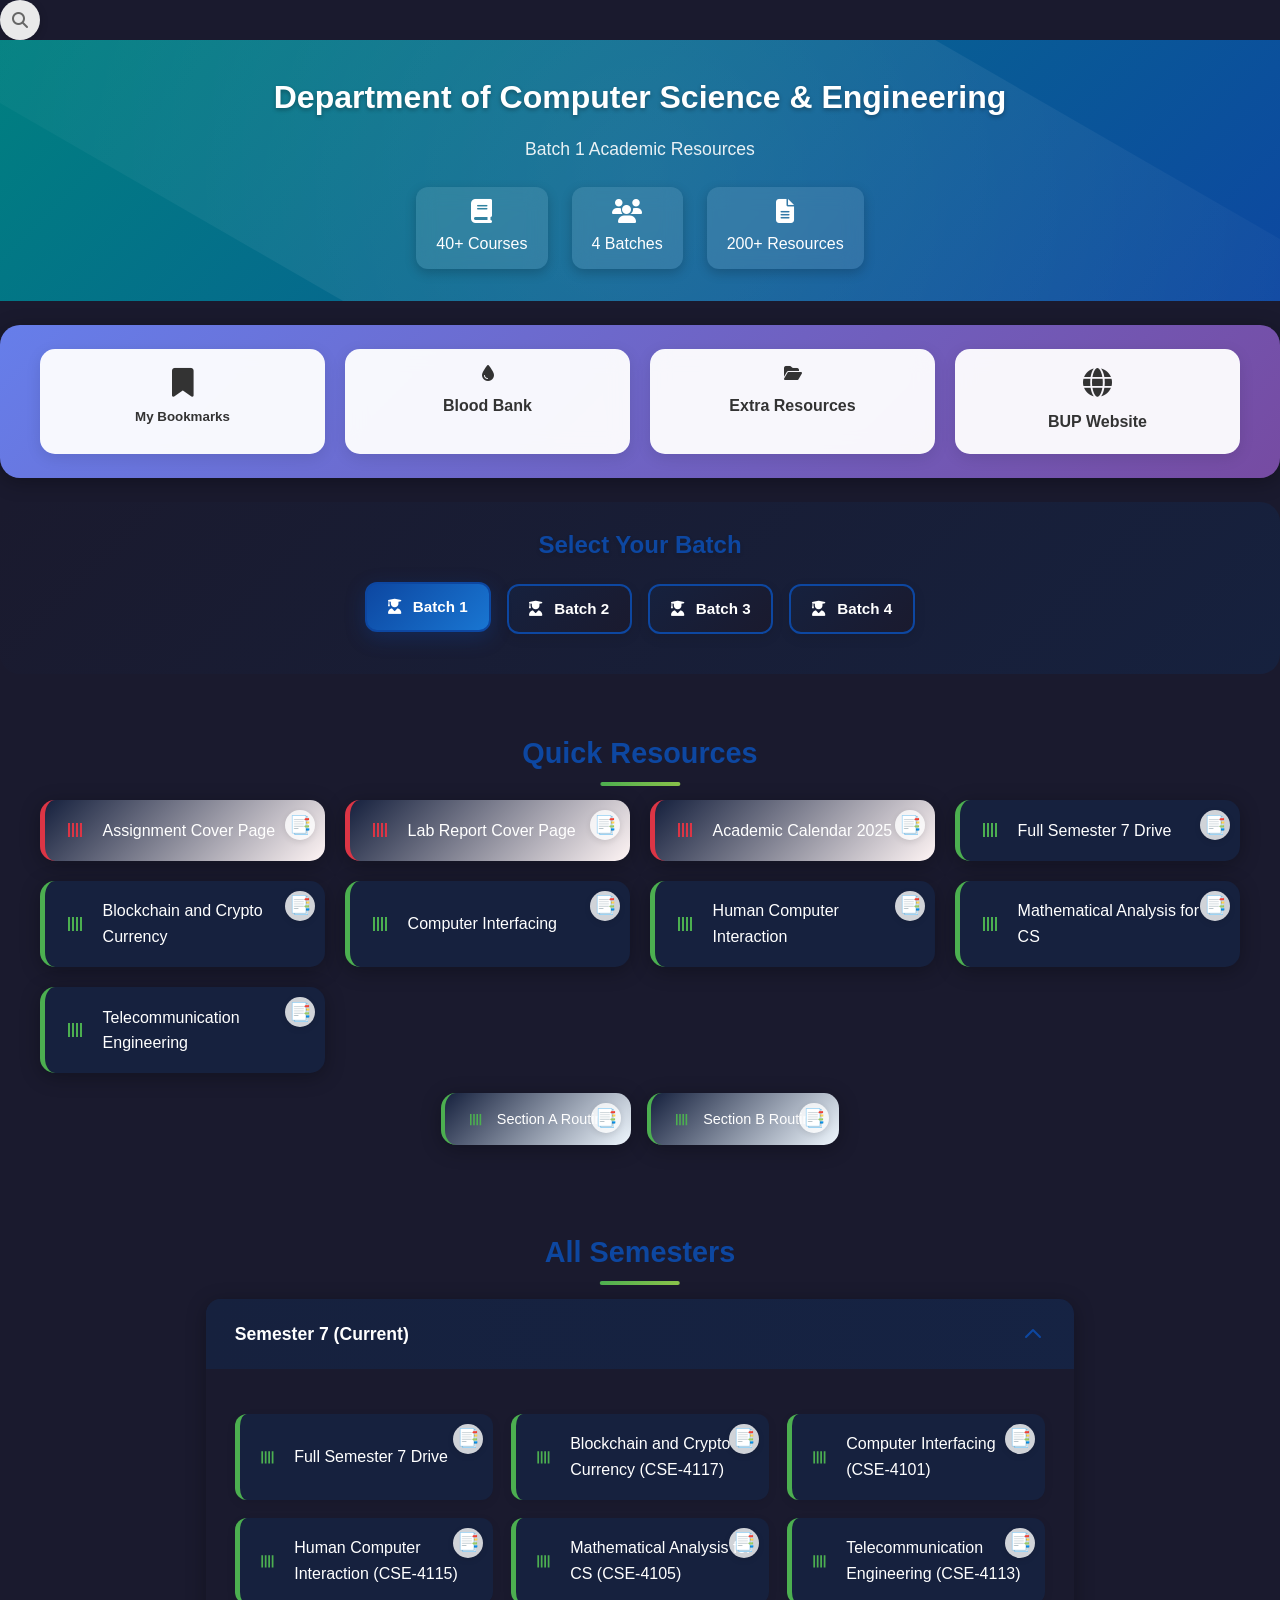
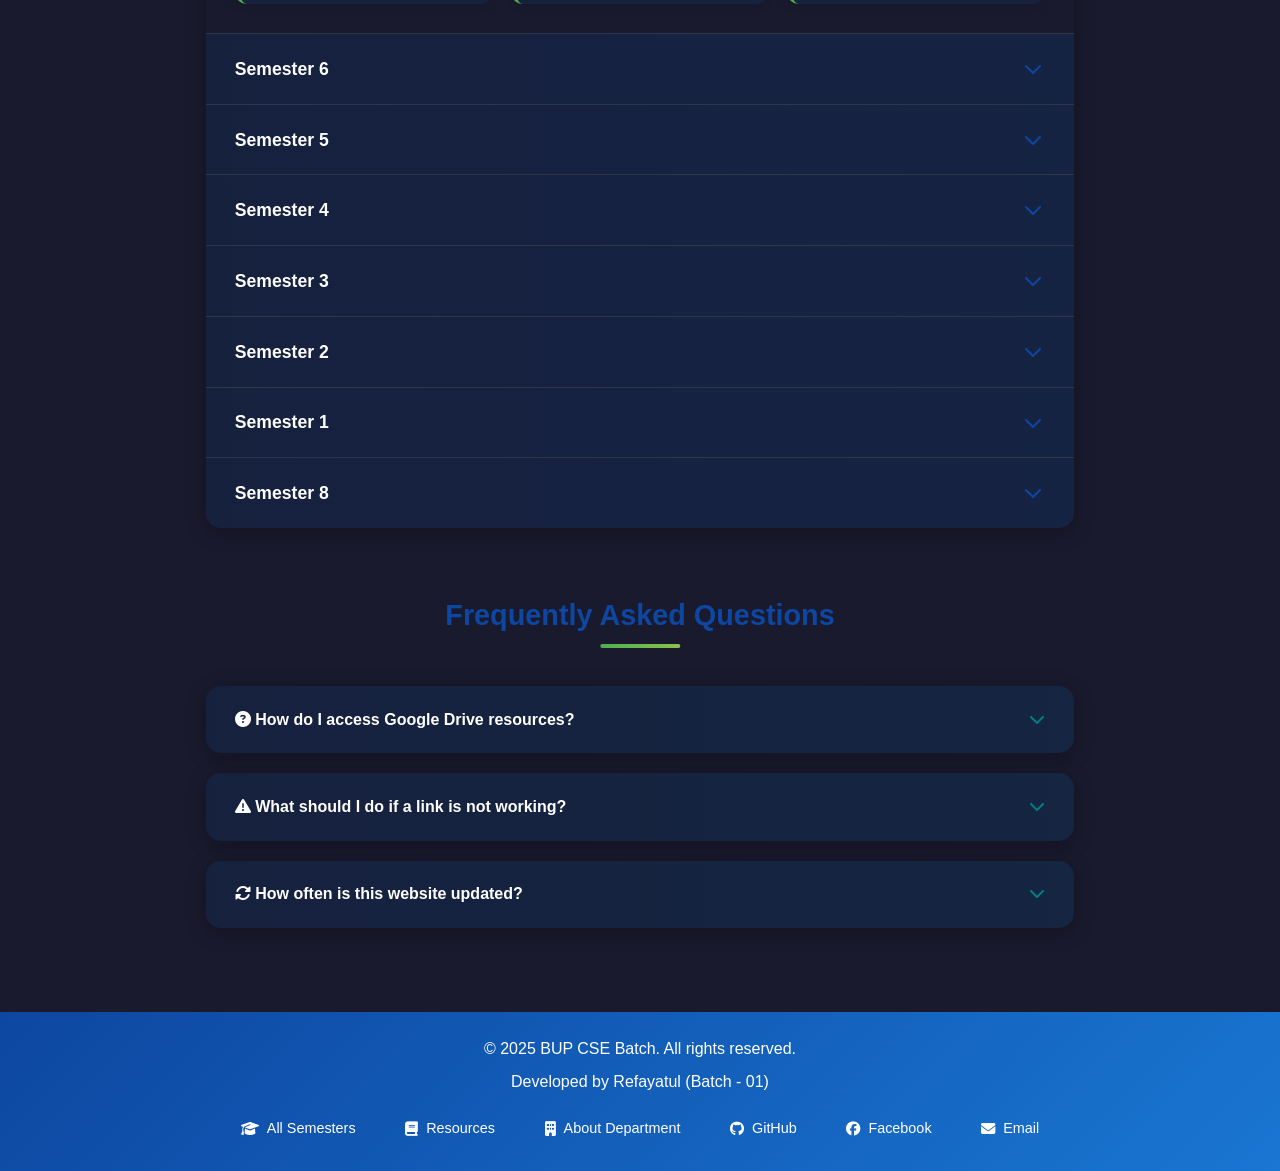
==== index.html @ de06884f "refactor: update subject names in subjects.json for consistency - Removed course codes from Semester" ====
<!DOCTYPE html>
<html lang="en">

<head>
    <meta charset="UTF-8">
    <meta name="viewport" content="width=device-width, initial-scale=1.0">
    <title>BUP CSE</title>
    <link rel="icon" href="assets/images/logo/BUP_Logopng.png" type="image/png">
    <link rel="stylesheet" href="css/style.css">
    <!-- Manifest for PWA -->
    <link rel="manifest" href="data/manifest.json">
    <!-- Font Awesome for better icons -->
    <link rel="stylesheet" href="https://cdnjs.cloudflare.com/ajax/libs/font-awesome/6.4.0/css/all.min.css">
</head>

<body data-theme="dark">
    <!-- Header --t
    <header>
        <div class="nav-container">
            <div class="logo">
                <img src="assets/images/logo/BUP_Logopng.png" alt="BUP Logo" id="siteLogo">
                <span>CSE</span>
                <span class="batch-indicator" id="currentBatch">Batch 1</span>
            </div>

            <!-- Mobile Menu -->
            <div class="mobile-menu" id="mobileMenu">
                <a href="#all-semesters"><i class="fas fa-graduation-cap"></i> Semesters</a>
                <a href="https://drive.google.com/drive/folders/1rtMMO0iTKQCMBesbmRIVS3COeyEbfsPv?usp=sharing"
                    target="_blank"><i class="fas fa-folder-open"></i> Get More Resources</a>
                <a href="https://bup.edu.bd/department_home/8" target="_blank"><i class="fas fa-building"></i>
                    Department</a>
                <a href="https://bupbloodbank.xyz/" target="_blank"><i class="fas fa-tint"></i> Blood Bank</a>
            </div>

            <!-- Mobile Nav Links in Navbar -->
            <div class="mobile-nav-links">
                <a href="https://drive.google.com/drive/folders/1rtMMO0iTKQCMBesbmRIVS3COeyEbfsPv?usp=sharing"
                    target="_blank">
                    <i class="fas fa-folder-open"></i>Extra Resources
                </a>
                <a href="https://bupbloodbank.xyz/" target="_blank">
                    <i class="fas fa-tint"></i> Blood Bank
                </a>
            </div>

            <!-- Enhanced Navbar Controls -->
            <div class="navbar-controls">
                <div class="search-container-nav">
                    <div class="search-wrapper-nav">
                        <i class="fas fa-search search-icon-nav"></i>
                        <input type="text" id="resourceSearchNav" placeholder="Search...">
                        <button id="clearSearchNav" class="clear-search-nav">
                            <i class="fas fa-times"></i>
                        </button>
                    </div>
                    <div id="searchResultsNav" class="search-results-nav"></div>
                </div>
                <!-- <button id="darkModeToggle" class="dark-mode-toggle-navbar">
                <i class="fas fa-sun"></i>
            </button> -->
                <div class="hamburger" id="hamburger" onclick="toggleMenu()">
                    <div></div>
                    <div></div>
                    <div></div>
                </div>
            </div>
        </div>
    </header>

    <!-- Mobile Quick Actions (Updated order, removed Browse Courses) -->
    <section class="mobile-quick-actions">
        <div class="mobile-action-grid">
            <button class="mobile-action-btn" id="showBookmarksMobile">
                <i class="fas fa-bookmark"></i>
                <span>My Bookmarks</span>
            </button>
            <a href="https://drive.google.com/drive/u/1/folders/1rtMMO0iTKQCMBesbmRIVS3COeyEbfsPv"
                class="mobile-action-btn" target="_blank">
                <i class="fas fa-folder-open"></i>
                <span>Extra Resources</span>
            </a>
            <a href="https://bupbloodbank.xyz/"
                class="mobile-action-btn" target="_blank">
                <i class="fas fa-tint"></i>
                <span>Blood Bank</span>
            </a>
            <a href="https://bup.edu.bd" class="mobile-action-btn" target="_blank">
                <i class="fas fa-globe"></i>
                <span>BUP Website</span>
            </a>
            <!-- <a href="mailto:cse@bup.edu.bd" class="mobile-action-btn">
                <i class="fas fa-envelope"></i>
                <span>Contact Dept</span>
            </a> -->
        </div>
    </section>

    <section class="hero desktop-only">
        <div class="hero-content">
            <h1>Department of Computer Science & Engineering</h1>
            <p id="heroBatchText">Batch 1 Academic Resources</p>
            <div class="hero-stats">
                <div class="stat-item">
                    <i class="fas fa-book"></i>
                    <span>40+ Courses</span>
                </div>
                <div class="stat-item">
                    <i class="fas fa-users"></i>
                    <span>4 Batches</span>
                </div>
                <div class="stat-item">
                    <i class="fas fa-file-alt"></i>
                    <span>200+ Resources</span>
                </div>
            </div>
        </div>
    </section>

    <!-- Quick Actions Dashboard (Desktop Only - Updated order, removed Browse Courses) -->
    <section class="quick-actions desktop-only">
        <div class="action-grid">
            <button class="action-btn" id="showBookmarks">
                <i class="fas fa-bookmark"></i>
                <span>My Bookmarks</span>
            </button>
            <a href="https://bupbloodbank.xyz/" class="mobile-action-btn" target="_blank">
                <i class="fas fa-tint"></i> Blood Bank
            </a>
            <a href="https://drive.google.com/drive/u/1/folders/1rtMMO0iTKQCMBesbmRIVS3COeyEbfsPv"
                class="mobile-action-btn" target="_blank">
                <i class="fas fa-folder-open"></i>
                <span>Extra Resources</span>
            </a>
            <a href="https://bup.edu.bd" class="action-btn" target="_blank">
                <i class="fas fa-globe"></i>
                <span>BUP Website</span>
            </a>
            <!-- <a href="mailto:cse@bup.edu.bd" class="action-btn">
                <i class="fas fa-envelope"></i>
                <span>Contact Dept</span>
            </a> -->
        </div>
    </section>

    <!-- Batch Selection Section -->
    <section class="batch-selection-container">
        <h2 class="batch-selection-title">Select Your Batch</h2>
        <div class="batch-selector" id="batchSelector">
            <button class="batch-select-btn" data-batch="1">
                <i class="fas fa-user-graduate"></i> Batch 1
            </button>
            <button class="batch-select-btn" data-batch="2">
                <i class="fas fa-user-graduate"></i> Batch 2
            </button>
            <button class="batch-select-btn" data-batch="3">
                <i class="fas fa-user-graduate"></i> Batch 3
            </button>
            <button class="batch-select-btn" data-batch="4">
                <i class="fas fa-user-graduate"></i> Batch 4
            </button>
        </div>
    </section>

    <!-- Quick Resources -->
    <section class="resources-section" id="resources">
        <h2 class="section-title">Quick Resources</h2>
        <div class="resource-grid" id="resourceGrid">
            <!-- Resources will be populated by JavaScript -->
        </div>
    </section>

    <!-- Semester Accordion -->
    <section class="semesters-section" id="all-semesters">
        <h2 class="section-title">All Semesters</h2>
        <div class="accordion" id="semesterAccordion">
            <!-- Accordion items will be populated by JavaScript -->
        </div>
    </section>

    <!-- FAQ Section -->
    <section class="faq-section">
        <h2 class="section-title">Frequently Asked Questions</h2>
        <div class="faq-container">
            <div class="faq-item">
                <div class="faq-question" onclick="toggleFAQ(this)">
                    <span><i class="fas fa-question-circle"></i> How do I access Google Drive resources?</span>
                    <span class="faq-arrow"><i class="fas fa-chevron-down"></i></span>
                </div>
                <div class="faq-answer">
                    <p>Make sure you're logged into your Google account before clicking on any Drive links.</p>
                </div>
            </div>
            <div class="faq-item">
                <div class="faq-question" onclick="toggleFAQ(this)">
                    <span><i class="fas fa-exclamation-triangle"></i> What should I do if a link is not working?</span>
                    <span class="faq-arrow"><i class="fas fa-chevron-down"></i></span>
                </div>
                <div class="faq-answer">
                    <p>If any resource link is broken, please report it using the Feedback button. You can also check
                        the main Google Drive folder for the most up-to-date resources.</p>
                </div>
            </div>
            <div class="faq-item">
                <div class="faq-question" onclick="toggleFAQ(this)">
                    <span><i class="fas fa-sync-alt"></i> How often is this website updated?</span>
                    <span class="faq-arrow"><i class="fas fa-chevron-down"></i></span>
                </div>
                <div class="faq-answer">
                    <p>This website is updated every 2/3 months with new resources. Contact the dev for the latest
                        materials.</p>
                </div>
            </div>
        </div>
    </section>

    <footer>
        <div class="container mx-auto">
            <p>&copy; 2025 BUP CSE Batch. All rights reserved.</p>
            <p class="mt-1">Developed by Refayatul (Batch - 01)</p>
            <div class="footer-links">
                <a href="#all-semesters"><i class="fas fa-graduation-cap"></i> All Semesters</a>
                <a href="#resources"><i class="fas fa-book"></i> Resources</a>
                <a href="https://bup.edu.bd/department_home/8" target="_blank"><i class="fas fa-building"></i> About
                    Department</a>
                <a href="https://github.com/Refayatul/" target="_blank"><i class="fab fa-github"></i> GitHub</a>
                <a href="https://www.facebook.com/refayatul" target="_blank"><i class="fab fa-facebook"></i>
                    Facebook</a>
                <a href="mailto:refayatul7@gmail.com"><i class="fas fa-envelope"></i> Email</a>
            </div>
        </div>
    </footer>

    <!-- Modals -->
    <div id="courseListModal" class="modal">
        <div class="modal-content-large">
            <span class="close-btn" id="closeCourseListModal">&times;</span>
            <h2><i class="fas fa-list"></i> Course List</h2>
            <div id="courseListContent" class="course-list-container">
            </div>
        </div>
    </div>

    <div id="bookmarksModal" class="modal">
        <div class="modal-content">
            <span class="close-btn" id="closeBookmarksModal">&times;</span>
            <h2><i class="fas fa-bookmark"></i> My Bookmarked Resources</h2>
            <div id="bookmarksList" class="bookmarks-list">
                <p>No bookmarks yet. Click the bookmark icon on any resource to save it here.</p>
            </div>
        </div>
    </div>

    <script src="js/script.js"></script>
    <!-- Service Worker Registration -->
    <script>
        if ('serviceWorker' in navigator) {
            window.addEventListener('load', function () {
                navigator.serviceWorker.register('/js/sw.js')
                    .then(function (registration) {
                        console.log('SW registered: ', registration);
                    })
                    .catch(function (registrationError) {
                        console.log('SW registration failed: ', registrationError);
                    });
            });
        }
    </script>
</body>

</html>
---- css/style.css ----
:root {
    --primary-color: #0D47A1;
    --primary-gradient: linear-gradient(135deg, #0D47A1 0%, #1976D2 100%);
    --secondary-color: #008080;
    --secondary-gradient: linear-gradient(135deg, #008080 0%, #00BFA5 100%);
    --accent-color: #4CAF50;
    --accent-gradient: linear-gradient(135deg, #4CAF50 0%, #8BC34A 100%);
    --yellow: #FFC107;
    --yellow-gradient: linear-gradient(135deg, #FFC107 0%, #FF9800 100%);
    --dark-bg: rgba(0, 0, 0, 0.5);
    --light-bg: #f8f9fa;
    --card-bg: #ffffff;
    --text-color: #333333;
    --border-color: #e9ecef;
    --shadow: 0 4px 15px rgba(0, 0, 0, 0.1);
    --transition: all 0.3s cubic-bezier(0.4, 0, 0.2, 1);
}

/* Dark Mode Variables */
[data-theme="dark"] {
    --light-bg: #1a1a2e;
    --card-bg: #16213e;
    --text-color: #ffffff;
    --border-color: #2d3748;
    --shadow: 0 4px 20px rgba(0, 0, 0, 0.3);
}

* {
    box-sizing: border-box;
    margin: 0;
    padding: 0;
}

body {
    font-family: 'Segoe UI', Tahoma, Geneva, Verdana, sans-serif;
    line-height: 1.6;
    background: var(--light-bg);
    color: var(--text-color);
    overflow-x: hidden;
    transition: var(--transition);
}

/* Header */
header {
    background: var(--primary-gradient);
    color: white;
    position: sticky;
    top: 0;
    z-index: 1000;
    box-shadow: var(--shadow);
    animation: slideDown 0.6s ease-out;
}

@keyframes slideDown {
    from {
        transform: translateY(-100%);
        opacity: 0;
    }

    to {
        transform: translateY(0);
        opacity: 1;
    }
}

.nav-container {
    max-width: 1200px;
    margin: 0 auto;
    padding: 0.75rem 1rem;
    display: flex;
    justify-content: space-between;
    align-items: center;
    flex-wrap: wrap;
    gap: 1rem;
}

.logo {
    display: flex;
    align-items: center;
    gap: 0.75rem;
    animation: fadeIn 1s ease-out;
    min-width: 150px;
}

#siteLogo {
    height: 45px;
    width: auto;
    transition: var(--transition);
    filter: drop-shadow(0 2px 4px rgba(0, 0, 0, 0.2));
}

.logo span {
    font-weight: 600;
    font-size: 1.4rem;
    letter-spacing: 0.5px;
}

.batch-indicator {
    background: rgba(255, 255, 255, 0.2);
    padding: 0.3rem 0.8rem;
    border-radius: 20px;
    font-size: 0.9rem;
    margin-left: 0.75rem;
    backdrop-filter: blur(10px);
    animation: pulse 2s infinite;
}

@keyframes pulse {
    0% {
        transform: scale(1);
    }

    50% {
        transform: scale(1.05);
    }

    100% {
        transform: scale(1);
    }
}

/* Search in Navbar */
.search-container-nav {
    position: relative;
    width: 40px;
    transition: width 0.3s ease;
}

.search-container-nav.active {
    width: 200px;
}

.search-wrapper-nav {
    position: relative;
    display: flex;
    align-items: center;
    background: rgba(255, 255, 255, 0.9);
    border-radius: 30px;
    box-shadow: 0 2px 8px rgba(0, 0, 0, 0.2);
    transition: var(--transition);
    height: 40px;
}

.search-wrapper-nav:hover {
    transform: translateY(-2px);
    box-shadow: 0 4px 12px rgba(0, 0, 0, 0.3);
}

.search-icon-nav {
    position: absolute;
    left: 12px;
    color: #666;
    font-size: 16px;
    cursor: pointer;
    z-index: 2;
}

#resourceSearchNav {
    width: 100%;
    padding: 10px 35px 10px 35px;
    border: none;
    border-radius: 30px;
    font-size: 14px;
    background: transparent;
    color: #333;
    transition: var(--transition);
    opacity: 0;
    visibility: hidden;
}

.search-container-nav.active #resourceSearchNav {
    opacity: 1;
    visibility: visible;
}

#resourceSearchNav:focus {
    outline: none;
    box-shadow: 0 0 0 2px rgba(13, 71, 161, 0.3);
}

.clear-search-nav {
    position: absolute;
    right: 10px;
    background: none;
    border: none;
    font-size: 16px;
    cursor: pointer;
    color: #999;
    width: 24px;
    height: 24px;
    border-radius: 50%;
    display: flex;
    align-items: center;
    justify-content: center;
    transition: var(--transition);
    opacity: 0;
    visibility: hidden;
}

.search-container-nav.active .clear-search-nav {
    opacity: 1;
    visibility: visible;
}

.clear-search-nav:hover {
    background: #f0f0f0;
    color: #666;
    transform: rotate(90deg);
}

.search-results-nav {
    position: absolute;
    top: 100%;
    left: 0;
    right: 0;
    margin-top: 5px;
    background: var(--card-bg);
    border-radius: 12px;
    box-shadow: var(--shadow);
    max-height: 300px;
    overflow-y: auto;
    display: none;
    animation: slideDown 0.3s ease-out;
    border: 1px solid var(--border-color);
    z-index: 100;
}

.search-result-item-nav {
    padding: 12px 20px;
    border-bottom: 1px solid var(--border-color);
    cursor: pointer;
    transition: var(--transition);
    display: flex;
    align-items: center;
    gap: 0.75rem;
}

.search-result-item-nav:hover {
    background: linear-gradient(90deg, rgba(13, 71, 161, 0.1) 0%, transparent 100%);
    transform: translateX(5px);
}

.search-result-item-nav:last-child {
    border-bottom: none;
}

.search-result-item-nav i {
    color: var(--primary-color);
}

.nav-links {
    display: flex;
    gap: 1.5rem;
    align-items: center;
}

.nav-links a {
    color: white;
    text-decoration: none;
    font-weight: 500;
    transition: var(--transition);
    padding: 0.5rem 1rem;
    border-radius: 25px;
    display: flex;
    align-items: center;
    gap: 0.5rem;
}

.nav-links a:hover {
    background: rgba(255, 255, 255, 0.2);
    transform: translateY(-2px);
    box-shadow: 0 4px 12px rgba(0, 0, 0, 0.2);
}

.navbar-controls {
    display: flex;
    align-items: center;
    gap: 0.75rem;
}

/* Mobile Nav Links in Navbar */
.mobile-nav-links {
    display: none;
    gap: 0.5rem;
    align-items: center;
}

.mobile-nav-links a {
    color: white;
    text-decoration: none;
    font-weight: 500;
    transition: var(--transition);
    padding: 0.5rem;
    border-radius: 10px;
    display: flex;
    align-items: center;
    gap: 0.3rem;
    font-size: 0.8rem;
    background: rgba(255, 255, 255, 0.2);
}

.mobile-nav-links a:hover {
    background: rgba(255, 255, 255, 0.3);
    transform: translateY(-2px);
}

/* Dark Mode Toggle in Navbar */
.dark-mode-toggle-navbar {
    background: rgba(255, 255, 255, 0.2);
    color: white;
    border: none;
    border-radius: 50%;
    width: 40px;
    height: 40px;
    cursor: pointer;
    font-size: 18px;
    transition: var(--transition);
    display: flex;
    align-items: center;
    justify-content: center;
    box-shadow: 0 2px 8px rgba(0, 0, 0, 0.2);
}

.dark-mode-toggle-navbar:hover {
    background: rgba(255, 255, 255, 0.3);
    transform: rotate(15deg);
}

.hamburger {
    display: none;
    flex-direction: column;
    gap: 5px;
    cursor: pointer;
    padding: 0.5rem;
    z-index: 1000;
}

.hamburger div {
    width: 26px;
    height: 3px;
    background-color: white;
    border-radius: 3px;
    transition: var(--transition);
    transform-origin: center;
}

.hamburger.active div:nth-child(1) {
    transform: translateY(8px) rotate(45deg);
}

.hamburger.active div:nth-child(2) {
    opacity: 0;
}

.hamburger.active div:nth-child(3) {
    transform: translateY(-8px) rotate(-45deg);
}

.hamburger:hover div {
    background-color: var(--yellow);
}

/* Mobile Menu */
.mobile-menu {
    display: none;
    position: absolute;
    top: 100%;
    left: 0;
    right: 0;
    background: var(--primary-gradient);
    padding: 1rem;
    z-index: 999;
    box-shadow: 0 10px 30px rgba(0, 0, 0, 0.2);
    border-radius: 0 0 20px 20px;
    animation: slideDown 0.3s ease-out;
}

.mobile-menu.active {
    display: block;
}

.mobile-menu a {
    display: block;
    color: white;
    text-decoration: none;
    padding: 1rem;
    border-radius: 10px;
    margin-bottom: 0.5rem;
    transition: var(--transition);
    font-weight: 500;
}

.mobile-menu a:hover {
    background: rgba(255, 255, 255, 0.2);
    transform: translateX(5px);
}

/* Hero Section */
.hero {
    background: linear-gradient(135deg, var(--secondary-color) 0%, var(--primary-color) 100%);
    color: white;
    padding: 2rem 1rem;
    text-align: center;
    position: relative;
    overflow: hidden;
    animation: fadeIn 1s ease-out;
}

.hero::before {
    content: '';
    position: absolute;
    top: -50%;
    left: -50%;
    width: 200%;
    height: 200%;
    background: radial-gradient(circle, rgba(255, 255, 255, 0.1) 0%, transparent 70%);
    transform: rotate(30deg);
    animation: rotate 20s linear infinite;
}

@keyframes rotate {
    from {
        transform: rotate(0deg);
    }

    to {
        transform: rotate(360deg);
    }
}

.hero-content {
    position: relative;
    z-index: 2;
    max-width: 800px;
    margin: 0 auto;
}

.hero h1 {
    font-size: 2rem;
    margin-bottom: 0.75rem;
    text-shadow: 0 2px 4px rgba(0, 0, 0, 0.3);
    animation: slideUp 0.8s ease-out;
}

.hero p {
    font-size: 1.1rem;
    margin-bottom: 1.5rem;
    opacity: 0.9;
    animation: slideUp 1s ease-out;
}

.hero-stats {
    display: flex;
    justify-content: center;
    gap: 1.5rem;
    flex-wrap: wrap;
    margin-top: 1.5rem;
}

.stat-item {
    display: flex;
    flex-direction: column;
    align-items: center;
    gap: 0.5rem;
    background: rgba(255, 255, 255, 0.1);
    padding: 0.75rem 1.25rem;
    border-radius: 12px;
    backdrop-filter: blur(10px);
    transition: var(--transition);
    animation: fadeIn 1.2s ease-out;
    box-shadow: 0 4px 12px rgba(0, 0, 0, 0.2);
}

.stat-item:hover {
    transform: translateY(-5px);
    background: rgba(255, 255, 255, 0.2);
    box-shadow: 0 8px 25px rgba(0, 0, 0, 0.3);
}

.stat-item i {
    font-size: 1.5rem;
}

/* Mobile Quick Actions */
.mobile-quick-actions {
    display: none;
    padding: 1rem;
    background: linear-gradient(135deg, #667eea 0%, #764ba2 100%);
    border-radius: 20px;
    margin: 1rem;
    box-shadow: var(--shadow);
}

.mobile-action-grid {
    display: flex;
    overflow-x: auto;
    gap: 1rem;
    padding: 0.5rem;
    scrollbar-width: none;
}

.mobile-action-grid::-webkit-scrollbar {
    display: none;
}

.mobile-action-btn {
    flex: 0 0 auto;
    min-width: 140px;
    padding: 1rem;
    background: rgba(255, 255, 255, 0.95);
    border: none;
    border-radius: 15px;
    color: #333;
    text-decoration: none;
    font-weight: 600;
    cursor: pointer;
    transition: var(--transition);
    text-align: center;
    display: flex;
    flex-direction: column;
    align-items: center;
    gap: 0.75rem;
    box-shadow: 0 4px 15px rgba(0, 0, 0, 0.1);
    backdrop-filter: blur(10px);
    animation: float 3s ease-in-out infinite;
}

@keyframes float {
    0% {
        transform: translateY(0px);
    }

    50% {
        transform: translateY(-10px);
    }

    100% {
        transform: translateY(0px);
    }
}

.mobile-action-btn:hover {
    background: white;
    transform: translateY(-5px);
    box-shadow: 0 8px 25px rgba(0, 0, 0, 0.2);
    color: var(--primary-color);
}

/* Hero Section */
.hero {
    background: linear-gradient(135deg, var(--secondary-color) 0%, var(--primary-color) 100%);
    color: white;
    padding: 2rem 1rem;
    text-align: center;
    position: relative;
    overflow: hidden;
    animation: fadeIn 1s ease-out;
}

.hero::before {
    content: '';
    position: absolute;
    top: -50%;
    left: -50%;
    width: 200%;
    height: 200%;
    background: radial-gradient(circle, rgba(255, 255, 255, 0.1) 0%, transparent 70%);
    transform: rotate(30deg);
    animation: rotate 20s linear infinite;
}

@keyframes rotate {
    from {
        transform: rotate(0deg);
    }

    to {
        transform: rotate(360deg);
    }
}

.hero-content {
    position: relative;
    z-index: 2;
    max-width: 800px;
    margin: 0 auto;
}

.hero h1 {
    font-size: 2rem;
    margin-bottom: 0.75rem;
    text-shadow: 0 2px 4px rgba(0, 0, 0, 0.3);
    animation: slideUp 0.8s ease-out;
}

.hero p {
    font-size: 1.1rem;
    margin-bottom: 1.5rem;
    opacity: 0.9;
    animation: slideUp 1s ease-out;
}

.hero-stats {
    display: flex;
    justify-content: center;
    gap: 1.5rem;
    flex-wrap: wrap;
    margin-top: 1.5rem;
}

.stat-item {
    display: flex;
    flex-direction: column;
    align-items: center;
    gap: 0.5rem;
    background: rgba(255, 255, 255, 0.1);
    padding: 0.75rem 1.25rem;
    border-radius: 12px;
    backdrop-filter: blur(10px);
    transition: var(--transition);
    animation: fadeIn 1.2s ease-out;
    box-shadow: 0 4px 12px rgba(0, 0, 0, 0.2);
}

.stat-item:hover {
    transform: translateY(-5px);
    background: rgba(255, 255, 255, 0.2);
    box-shadow: 0 8px 25px rgba(0, 0, 0, 0.3);
}

.stat-item i {
    font-size: 1.5rem;
}

/* Quick Actions */
.quick-actions {
    padding: 1.5rem 1rem;
    margin: 1.5rem 0;
    background: linear-gradient(135deg, #667eea 0%, #764ba2 100%);
    border-radius: 20px;
    box-shadow: var(--shadow);
    animation: fadeIn 0.8s ease-out;
}

.action-grid {
    display: grid;
    grid-template-columns: repeat(auto-fit, minmax(160px, 1fr));
    gap: 1.25rem;
    max-width: 1200px;
    margin: 0 auto;
}

.action-btn {
    padding: 1.2rem;
    background: rgba(255, 255, 255, 0.95);
    border: none;
    border-radius: 15px;
    color: #333;
    text-decoration: none;
    font-weight: 600;
    cursor: pointer;
    transition: var(--transition);
    text-align: center;
    display: flex;
    flex-direction: column;
    align-items: center;
    gap: 0.75rem;
    box-shadow: 0 4px 15px rgba(0, 0, 0, 0.1);
    backdrop-filter: blur(10px);
    animation: float 3s ease-in-out infinite;
}

.action-btn:nth-child(2n) {
    animation-delay: 0.5s;
}

.action-btn:nth-child(3n) {
    animation-delay: 1s;
}

.action-btn:hover {
    background: white;
    transform: translateY(-8px) scale(1.05);
    box-shadow: 0 12px 25px rgba(0, 0, 0, 0.2);
    color: var(--primary-color);
}

.action-btn i {
    font-size: 1.8rem;
}

/* Batch Selection Section */
.batch-selection-container {
    padding: 1.5rem 1rem;
    text-align: center;
    background: linear-gradient(135deg, #f8f9fa 0%, #e9ecef 100%);
    margin: 1.5rem 0;
    border-radius: 20px;
    animation: fadeIn 0.9s ease-out;
}

/* Dark Mode Fix for Batch Selection */
[data-theme="dark"] .batch-selection-container {
    background: linear-gradient(135deg, #1a1a2e 0%, #16213e 100%);
}

.batch-selection-title {
    font-size: 1.5rem;
    font-weight: 700;
    margin-bottom: 1.25rem;
    color: var(--primary-color);
    text-shadow: 0 2px 4px rgba(0, 0, 0, 0.1);
}

.batch-selector {
    display: flex;
    justify-content: center;
    gap: 1rem;
    flex-wrap: wrap;
    margin-bottom: 1rem;
}

.batch-select-btn {
    padding: 0.9rem 1.3rem;
    border: 2px solid var(--primary-color);
    background: linear-gradient(135deg, white 0%, #f8f9fa 100%);
    color: var(--primary-color);
    border-radius: 12px;
    font-weight: 600;
    cursor: pointer;
    transition: var(--transition);
    font-size: 0.95rem;
    display: flex;
    align-items: center;
    gap: 0.75rem;
    box-shadow: 0 4px 12px rgba(0, 0, 0, 0.1);
}

/* Dark Mode Fix for Batch Buttons */
[data-theme="dark"] .batch-select-btn {
    background: linear-gradient(135deg, #16213e 0%, #1a1a2e 100%);
    color: white;
    border-color: var(--primary-color);
}

.batch-select-btn:hover {
    background: var(--secondary-gradient);
    color: white;
    border-color: var(--secondary-color);
    transform: translateY(-3px);
    box-shadow: 0 8px 20px rgba(0, 0, 0, 0.2);
}

.batch-select-btn.selected {
    background: var(--primary-gradient);
    color: white;
    border-color: var(--primary-color);
    box-shadow: 0 6px 20px rgba(13, 71, 161, 0.3);
    transform: translateY(-2px);
}

/* Quick Resources */
.resources-section {
    background: var(--light-bg);
    padding: 2rem 1rem;
    animation: fadeIn 1s ease-out;
}

.section-title {
    text-align: center;
    font-size: 1.8rem;
    font-weight: 700;
    margin-bottom: 1.5rem;
    color: var(--primary-color);
    position: relative;
    display: inline-block;
    left: 50%;
    transform: translateX(-50%);
}

.section-title::after {
    content: '';
    position: absolute;
    bottom: -10px;
    left: 50%;
    transform: translateX(-50%);
    width: 80px;
    height: 4px;
    background: var(--accent-gradient);
    border-radius: 2px;
}

.resource-grid {
    display: grid;
    grid-template-columns: repeat(auto-fit, minmax(250px, 1fr));
    gap: 1.25rem;
    max-width: 1200px;
    margin: 0 auto;
}

/* Resource Cards */
.resource-card {
    display: flex;
    align-items: center;
    padding: 1.1rem;
    background: var(--card-bg);
    border-left: 5px solid var(--accent-color);
    border-radius: 15px;
    text-decoration: none;
    color: var(--text-color);
    transition: var(--transition);
    font-size: 1rem;
    position: relative;
    box-shadow: var(--shadow);
    overflow: hidden;
}

.resource-card:hover {
    transform: translateY(-5px) scale(1.02);
    box-shadow: 0 12px 30px rgba(0, 0, 0, 0.15);
    border-left-width: 8px;
}

.resource-icon {
    width: 1.5rem;
    height: 1.5rem;
    margin-right: 1rem;
    flex-shrink: 0;
    color: var(--accent-color);
    transition: var(--transition);
}

.resource-card:hover .resource-icon {
    transform: scale(1.2);
    color: var(--primary-color);
}

/* PDF Resource Cards */
.resource-card-pdf {
    border-left-color: #dc3545;
    background: linear-gradient(135deg, var(--card-bg) 0%, #fff5f5 100%);
}

.resource-card-pdf .resource-icon {
    color: #dc3545;
}

/* Bookmark Icon - Fixed positioning */
.bookmark-icon {
    position: absolute;
    top: 10px;
    right: 10px;
    cursor: pointer;
    font-size: 18px;
    color: #ddd;
    transition: var(--transition);
    background: rgba(255, 255, 255, 0.8);
    width: 30px;
    height: 30px;
    border-radius: 50%;
    display: flex;
    align-items: center;
    justify-content: center;
    box-shadow: 0 2px 6px rgba(0, 0, 0, 0.1);
    z-index: 10;
}

.bookmark-icon:hover {
    color: #ffc107;
    transform: scale(1.1) rotate(10deg);
    background: white;
}

.bookmark-icon.bookmarked {
    color: #ffc107;
    background: rgba(255, 193, 7, 0.1);
    transform: scale(1.1);
}

/* Routine Buttons Container */
#routineButtons {
    text-align: center;
    margin: 20px 0;
    padding: 0 1rem;
    animation: slideUp 0.5s ease-out;
}

#routineButtons .resource-card {
    display: inline-flex;
    width: auto;
    padding: 0.9rem 1.3rem;
    margin: 0 8px;
    font-size: 0.9rem;
    border-left-width: 4px;
    background: linear-gradient(135deg, var(--card-bg) 0%, #f0f8ff 100%);
}

#routineButtons .resource-icon {
    width: 1.2rem;
    height: 1.2rem;
    margin-right: 0.75rem;
}

/* Semester Accordion */
.semesters-section {
    padding: 2rem 1rem;
    max-width: 900px;
    margin: 0 auto;
    animation: fadeIn 1.1s ease-out;
}

.accordion {
    border-radius: 15px;
    overflow: hidden;
    box-shadow: var(--shadow);
    background: var(--card-bg);
}

.accordion-item {
    border-bottom: 1px solid var(--border-color);
}

.accordion-item:last-child {
    border-bottom: none;
}

.accordion-header {
    background: linear-gradient(90deg, var(--card-bg) 0%, rgba(13, 71, 161, 0.05) 100%);
    padding: 1.3rem 1.8rem;
    cursor: pointer;
    display: flex;
    justify-content: space-between;
    align-items: center;
    transition: var(--transition);
    font-weight: 600;
    font-size: 1.1rem;
    color: var(--text-color);
}

.accordion-header:hover {
    background: linear-gradient(90deg, var(--card-bg) 0%, rgba(13, 71, 161, 0.1) 100%);
    transform: translateX(5px);
}

.accordion-title {
    display: flex;
    align-items: center;
    gap: 0.75rem;
}

.accordion-arrow {
    width: 1.5rem;
    height: 1.5rem;
    transition: var(--transition);
    color: var(--primary-color);
}

.accordion-arrow.rotate {
    transform: rotate(180deg);
}

.accordion-content {
    max-height: 0;
    overflow: hidden;
    transition: max-height 0.6s cubic-bezier(0.4, 0, 0.2, 1);
    background: var(--light-bg);
}

.accordion-content.open {
    max-height: 1000px;
    padding: 1.8rem;
}

.material-links {
    display: grid;
    grid-template-columns: repeat(auto-fit, minmax(220px, 1fr));
    gap: 1.1rem;
    margin-top: 1rem;
}

.material-link {
    display: flex;
    align-items: center;
    padding: 1.1rem;
    background: var(--card-bg);
    border-left: 5px solid var(--accent-color);
    border-radius: 12px;
    text-decoration: none;
    color: var(--text-color);
    transition: var(--transition);
    font-size: 1rem;
    position: relative;
    box-shadow: 0 3px 10px rgba(0, 0, 0, 0.08);
    overflow: hidden;
}

.material-link:hover {
    transform: translateX(8px);
    box-shadow: 0 6px 20px rgba(0, 0, 0, 0.15);
    border-left-width: 8px;
}

.material-icon {
    width: 1.3rem;
    height: 1.3rem;
    margin-right: 1rem;
    flex-shrink: 0;
    color: var(--accent-color);
    transition: var(--transition);
}

.material-link:hover .material-icon {
    transform: scale(1.2);
    color: var(--primary-color);
}

/* FAQ Section */
.faq-section {
    padding: 2rem 1rem;
    max-width: 900px;
    margin: 0 auto;
    animation: fadeIn 1.2s ease-out;
}

.faq-container {
    margin-top: 1.5rem;
}

.faq-item {
    margin-bottom: 1.25rem;
    border-radius: 15px;
    overflow: hidden;
    box-shadow: var(--shadow);
    background: var(--card-bg);
    animation: slideUp 0.4s ease-out;
}

.faq-question {
    background: linear-gradient(90deg, var(--card-bg) 0%, rgba(0, 128, 128, 0.05) 100%);
    padding: 1.3rem 1.8rem;
    cursor: pointer;
    display: flex;
    justify-content: space-between;
    align-items: center;
    font-weight: 600;
    color: var(--text-color);
    transition: var(--transition);
}

.faq-question:hover {
    background: linear-gradient(90deg, var(--card-bg) 0%, rgba(0, 128, 128, 0.1) 100%);
    transform: translateX(5px);
}

.faq-answer {
    background: var(--light-bg);
    padding: 0 1.8rem;
    max-height: 0;
    overflow: hidden;
    transition: all 0.4s cubic-bezier(0.4, 0, 0.2, 1);
}

.faq-answer.open {
    padding: 1.8rem;
    max-height: 300px;
}

.faq-arrow {
    transition: var(--transition);
    color: var(--secondary-color);
}

.faq-arrow.rotate {
    transform: rotate(180deg);
}

/* Footer */
footer {
    background: var(--primary-gradient);
    color: white;
    padding: 1.5rem 1rem;
    text-align: center;
    margin-top: 2rem;
    animation: slideUp 0.8s ease-out;
}

footer p {
    margin-bottom: 0.5rem;
    font-size: 1rem;
}

.footer-links {
    margin-top: 1rem;
    display: flex;
    justify-content: center;
    gap: 1.5rem;
    flex-wrap: wrap;
}

.footer-links a {
    color: white;
    text-decoration: none;
    transition: var(--transition);
    display: flex;
    align-items: center;
    gap: 0.5rem;
    padding: 0.4rem 0.8rem;
    border-radius: 15px;
    font-size: 0.9rem;
}

.footer-links a:hover {
    background: rgba(255, 255, 255, 0.2);
    transform: translateY(-3px);
}

/* General Modal Styles */
.modal {
    display: none;
    position: fixed;
    z-index: 1001;
    left: 0;
    top: 0;
    width: 100%;
    height: 100%;
    overflow: auto;
    background-color: rgba(0, 0, 0, 0.7);
    animation: fadeIn 0.3s ease-out;
    backdrop-filter: blur(5px);
}

.modal-content {
    background: var(--card-bg);
    padding: 25px;
    border: 1px solid var(--border-color);
    width: 90%;
    max-width: 550px;
    border-radius: 20px;
    position: absolute;
    top: 50%;
    left: 50%;
    transform: translate(-50%, -50%);
    box-shadow: 0 20px 50px rgba(0, 0, 0, 0.3);
    color: var(--text-color);
    animation: modalSlide 0.4s ease-out;
}

.modal-content-large {
    background: var(--card-bg);
    padding: 25px;
    border: 1px solid var(--border-color);
    width: 90%;
    max-width: 1000px;
    border-radius: 20px;
    position: absolute;
    top: 10vh;
    left: 50%;
    transform: translateX(-50%);
    box-shadow: 0 20px 50px rgba(0, 0, 0, 0.3);
    color: var(--text-color);
    max-height: 80vh;
    overflow-y: auto;
    animation: modalSlide 0.4s ease-out;
}

@keyframes modalSlide {
    from {
        transform: translate(-50%, -30%);
        opacity: 0;
    }

    to {
        transform: translate(-50%, -50%);
        opacity: 1;
    }
}

.close-btn {
    color: #aaa;
    float: right;
    font-size: 32px;
    font-weight: bold;
    position: absolute;
    top: 15px;
    right: 25px;
    cursor: pointer;
    transition: var(--transition);
    width: 40px;
    height: 40px;
    display: flex;
    align-items: center;
    justify-content: center;
    border-radius: 50%;
}

.close-btn:hover,
.close-btn:focus {
    color: var(--text-color);
    background: rgba(0, 0, 0, 0.1);
    transform: rotate(90deg);
}

/* Bookmarks */
.bookmarks-list {
    max-height: 400px;
    overflow-y: auto;
    margin-top: 1.25rem;
}

.bookmark-item {
    display: flex;
    justify-content: space-between;
    align-items: center;
    padding: 13px;
    border-bottom: 1px solid var(--border-color);
    background: var(--card-bg);
    border-radius: 10px;
    margin-bottom: 0.75rem;
    box-shadow: 0 2px 8px rgba(0, 0, 0, 0.05);
    transition: var(--transition);
}

.bookmark-item:hover {
    transform: translateX(5px);
    box-shadow: 0 4px 15px rgba(0, 0, 0, 0.1);
}

.bookmark-item:last-child {
    border-bottom: none;
    margin-bottom: 0;
}

.bookmark-link {
    flex: 1;
    color: var(--primary-color);
    text-decoration: none;
    margin-right: 15px;
    font-weight: 500;
    display: flex;
    align-items: center;
    gap: 0.75rem;
}

.bookmark-link:hover {
    text-decoration: underline;
}

.remove-bookmark {
    background: linear-gradient(135deg, #dc3545 0%, #c82333 100%);
    color: white;
    border: none;
    padding: 7px 13px;
    border-radius: 8px;
    cursor: pointer;
    font-size: 0.9rem;
    font-weight: 500;
    transition: var(--transition);
    display: flex;
    align-items: center;
    gap: 0.5rem;
}

.remove-bookmark:hover {
    transform: translateY(-2px);
    box-shadow: 0 4px 12px rgba(220, 53, 69, 0.3);
}

/* Course List */
.course-list-container {
    max-height: 60vh;
    overflow-y: auto;
    padding-right: 15px;
    margin-top: 20px;
}

.course-list-container>p {
    margin-bottom: 0.75rem;
    line-height: 1.7;
    color: var(--text-color);
    font-size: 1rem;
}

.course-list-container>hr {
    border: 0;
    height: 2px;
    background: linear-gradient(90deg, transparent, var(--border-color), transparent);
    margin: 1.5rem 0;
}

.course-list-container h3 {
    color: var(--primary-color);
    background: linear-gradient(90deg, rgba(13, 71, 161, 0.1) 0%, transparent 100%);
    padding: 0.9rem 1.3rem;
    margin-top: 1.5rem;
    margin-bottom: 1rem;
    border-bottom: 3px solid var(--secondary-color);
    border-left: 5px solid var(--primary-color);
    border-radius: 10px 10px 0 0;
    font-size: 1.2rem;
}

.course-list-container ul {
    list-style-type: none;
    padding-left: 0;
    margin-bottom: 1.5rem;
}

.course-list-container li {
    background: var(--card-bg);
    border: 1px solid var(--border-color);
    padding: 13px 18px;
    margin-bottom: 8px;
    border-radius: 10px;
    font-size: 1rem;
    transition: var(--transition);
    color: var(--text-color);
    display: flex;
    align-items: center;
    gap: 0.75rem;
}

.course-list-container li:hover {
    background: linear-gradient(90deg, var(--card-bg) 0%, rgba(13, 71, 161, 0.05) 100%);
    transform: translateX(5px);
    box-shadow: 0 4px 12px rgba(0, 0, 0, 0.08);
}

/* Animations */
@keyframes fadeIn {
    from {
        opacity: 0;
    }

    to {
        opacity: 1;
    }
}

@keyframes slideUp {
    from {
        transform: translateY(30px);
        opacity: 0;
    }

    to {
        transform: translateY(0);
        opacity: 1;
    }
}

/* Desktop Only - Hide on Mobile */
.desktop-only {
    display: block;
}

/* Responsive Design */
@media (max-width: 768px) {
    .nav-container {
        flex-direction: row;
        gap: 0.5rem;
        padding: 0.5rem;
        flex-wrap: nowrap;
    }

    .logo {
        min-width: auto;
        padding: 0;
        flex-shrink: 0;
    }

    .logo span {
        font-size: 1.2rem;
    }

    .batch-indicator {
        font-size: 0.7rem;
        padding: 0.2rem 0.5rem;
        margin-left: 0.5rem;
    }

    .nav-links {
        display: none;
    }

    .mobile-nav-links {
        display: flex;
        flex-shrink: 0;
    }

    .hamburger {
        display: flex;
        flex-shrink: 0;
    }

    .navbar-controls {
        gap: 0.5rem;
        display: flex;
        align-items: center;
        flex-shrink: 0;
    }

    .search-container-nav {
        width: 35px;
    }

    .search-container-nav.active {
        width: 150px;
    }

    .search-wrapper-nav {
        height: 35px;
    }

    .search-icon-nav {
        left: 10px;
        font-size: 14px;
    }

    #resourceSearchNav {
        padding: 8px 30px 8px 30px;
        font-size: 12px;
    }

    .clear-search-nav {
        right: 8px;
        font-size: 14px;
        width: 20px;
        height: 20px;
    }

    .dark-mode-toggle-navbar {
        width: 35px;
        height: 35px;
        font-size: 16px;
    }

    /* Hide Hero Section on Mobile */
    .desktop-only {
        display: none;
    }

    .mobile-quick-actions {
        display: block;
    }

    .mobile-action-btn:nth-child(2n) {
        animation-delay: 0.2s;
    }

    .mobile-action-btn:nth-child(3n) {
        animation-delay: 0.4s;
    }

    /* Hero Section */
    .hero {
        padding: 1.5rem 1rem;
    }

    .hero h1 {
        font-size: 1.6rem;
    }

    .hero p {
        font-size: 1rem;
    }

    .hero-stats {
        flex-direction: column;
        gap: 1rem;
    }

    .stat-item {
        padding: 0.6rem 1rem;
        width: 100%;
    }

    /* Quick Actions */
    .action-grid {
        grid-template-columns: repeat(2, 1fr);
        gap: 1rem;
    }

    .action-btn {
        padding: 1rem;
        font-size: 0.9rem;
    }

    .action-btn i {
        font-size: 1.5rem;
    }

    /* Resource Grid */
    .resource-grid {
        grid-template-columns: 1fr;
    }

    .material-links {
        grid-template-columns: 1fr;
    }

    /* Batch Selection - Left to Right */
    .batch-selector {
        flex-direction: row;
        justify-content: center;
        gap: 0.75rem;
    }

    .batch-select-btn {
        padding: 0.75rem 1rem;
        font-size: 0.85rem;
        min-width: 70px;
    }

    /* Footer - Left to Right Layout */
    .footer-links {
        flex-direction: row;
        flex-wrap: wrap;
        justify-content: center;
    }

    .footer-links a {
        font-size: 0.8rem;
        padding: 0.3rem 0.6rem;
    }

    /* Routine Buttons */
    #routineButtons .resource-card {
        display: block;
        margin: 8px 0;
        width: 100%;
    }

    /* Modals */
    .modal-content {
        width: 95%;
        padding: 15px;
    }

    .modal-content-large {
        width: 95%;
        top: 5vh;
        max-height: 85vh;
    }

    /* Section Titles */
    .section-title {
        font-size: 1.5rem;
    }

    /* Accordion */
    .accordion-header {
        padding: 1rem 1.3rem;
        font-size: 0.95rem;
    }

    .accordion-content.open {
        padding: 1.3rem;
    }

    /* Search Results */
    .search-results-nav {
        left: 0;
        right: 0;
        margin-top: 5px;
    }

    .search-result-item-nav {
        padding: 10px 15px;
        font-size: 0.9rem;
    }

    .mobile-nav-links a {
        padding: 0.4rem;
        font-size: 0.7rem;
    }

    /* Mobile action grid - left to right */
    .mobile-action-grid {
        flex-wrap: nowrap;
    }

    .mobile-action-btn {
        min-width: 120px;
        padding: 0.8rem;
        font-size: 0.8rem;
    }

    .mobile-action-btn i {
        font-size: 1.2rem;
    }

    /* Hide desktop quick actions on mobile */
    .quick-actions {
        display: none;
    }
}

/* Extra small devices */
@media (max-width: 480px) {
    .nav-container {
        padding: 0.25rem;
        flex-wrap: nowrap;
    }

    .logo span {
        font-size: 1.1rem;
    }

    .batch-indicator {
        font-size: 0.6rem;
        padding: 0.15rem 0.4rem;
    }

    .hero h1 {
        font-size: 1.4rem;
    }

    .hero p {
        font-size: 0.9rem;
    }

    .action-grid {
        grid-template-columns: 1fr;
    }

    .section-title {
        font-size: 1.3rem;
    }

    .batch-select-btn {
        padding: 0.6rem 0.8rem;
        font-size: 0.8rem;
        min-width: 65px;
    }

    .stat-item {
        padding: 0.5rem 0.8rem;
        font-size: 0.9rem;
    }

    footer p {
        font-size: 0.9rem;
    }

    .footer-links a {
        font-size: 0.75rem;
        padding: 0.25rem 0.5rem;
    }

    .mobile-nav-links a {
        padding: 0.3rem;
        font-size: 0.65rem;
    }

    .mobile-action-btn {
        min-width: 100px;
        padding: 0.6rem;
        font-size: 0.7rem;
    }

    .mobile-action-btn i {
        font-size: 1rem;
    }

    /* Hide desktop quick actions on mobile */
    .quick-actions {
        display: none;
    }

    /* Batch Selection - Stack on very small screens */
    @media (max-width: 360px) {
        .batch-selector {
            flex-direction: column;
            align-items: center;
            gap: 0.5rem;
        }

        .batch-select-btn {
            width: 90%;
        }
    }
}
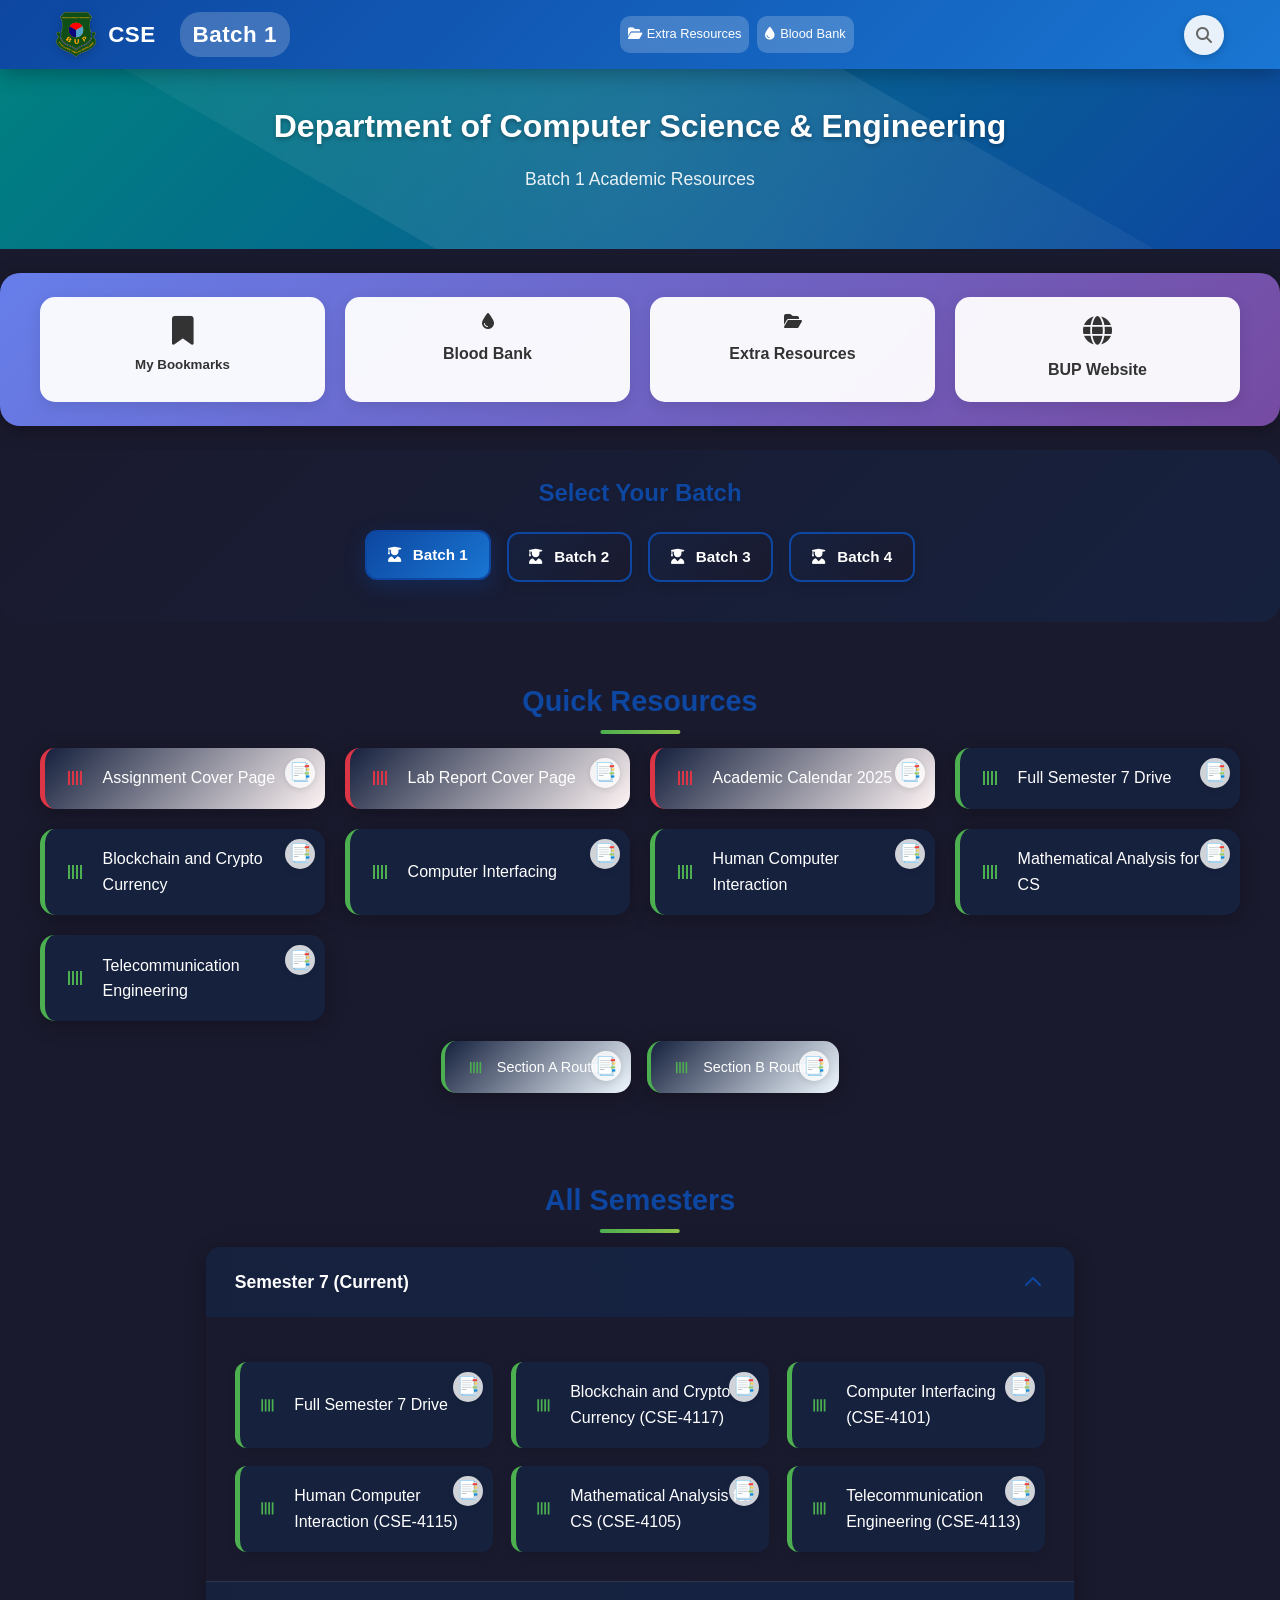
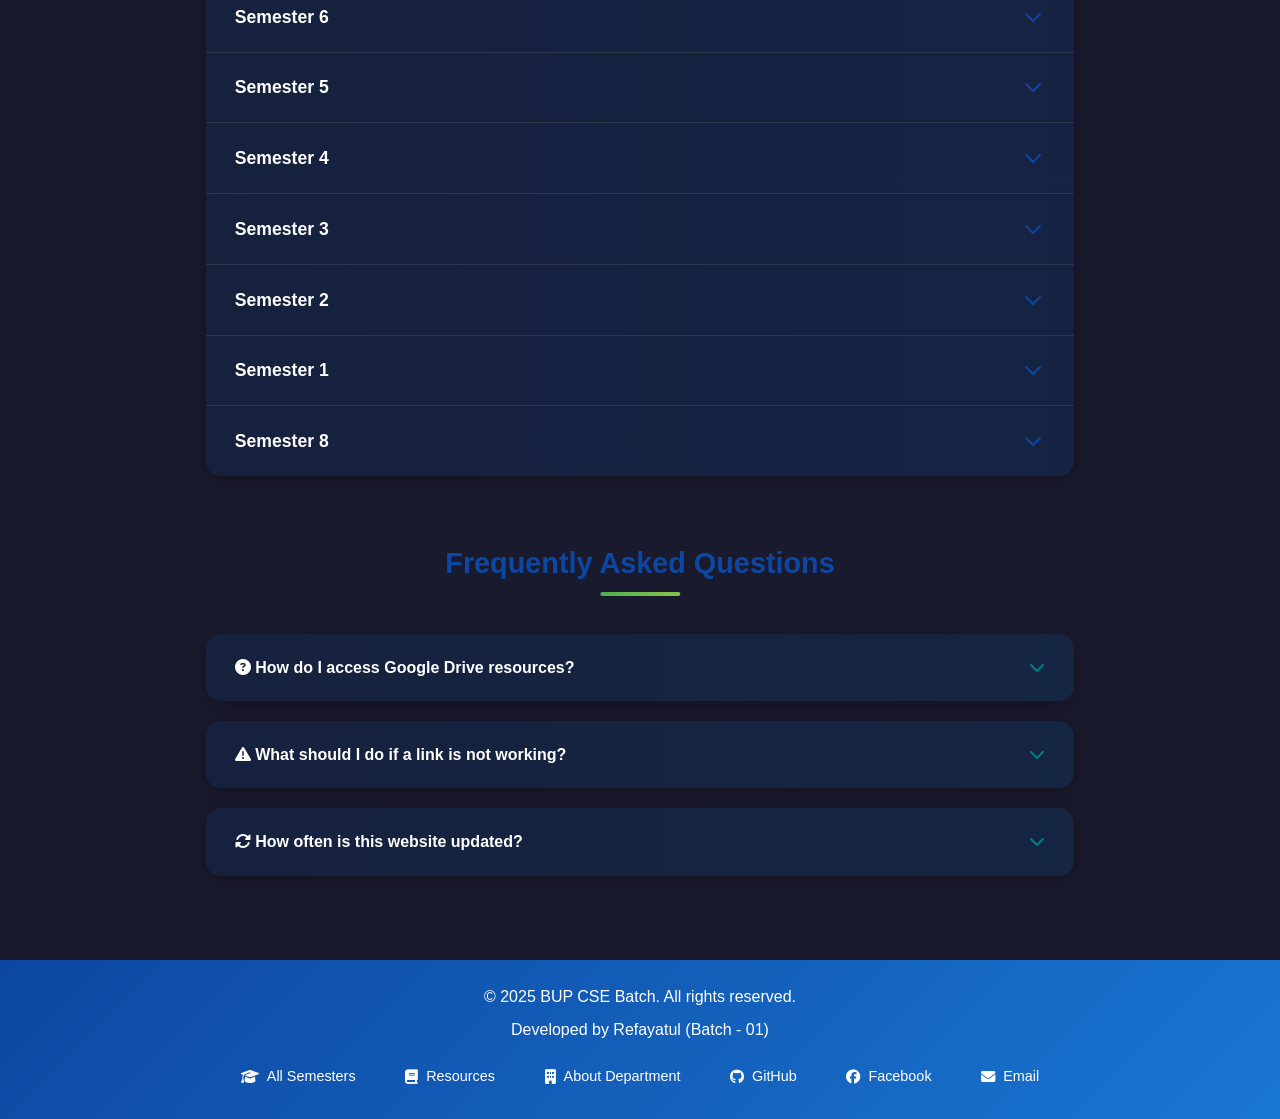
==== commit c7ba0e5a: "refactor: remove hero stats section and fix comment typo in index.html - Removed the hero-stats div " ====
--- a/index.html
+++ b/index.html
@@ -14,7 +14,7 @@
 </head>
 
 <body data-theme="dark">
-    <!-- Header --t
+    <!-- Header -->
     <header>
         <div class="nav-container">
             <div class="logo">
@@ -100,20 +100,6 @@
         <div class="hero-content">
             <h1>Department of Computer Science & Engineering</h1>
             <p id="heroBatchText">Batch 1 Academic Resources</p>
-            <div class="hero-stats">
-                <div class="stat-item">
-                    <i class="fas fa-book"></i>
-                    <span>40+ Courses</span>
-                </div>
-                <div class="stat-item">
-                    <i class="fas fa-users"></i>
-                    <span>4 Batches</span>
-                </div>
-                <div class="stat-item">
-                    <i class="fas fa-file-alt"></i>
-                    <span>200+ Resources</span>
-                </div>
-            </div>
         </div>
     </section>
 
@@ -197,7 +183,7 @@
                     <span class="faq-arrow"><i class="fas fa-chevron-down"></i></span>
                 </div>
                 <div class="faq-answer">
-                    <p>If any resource link is broken, please report it using the Feedback button. You can also check
+                    <p>If any resource link is broken, please report it to the Dev using the facebook link found add the bottom. You can also check
                         the main Google Drive folder for the most up-to-date resources.</p>
                 </div>
             </div>
@@ -268,4 +254,4 @@
     </script>
 </body>
 
-</html>+</html>
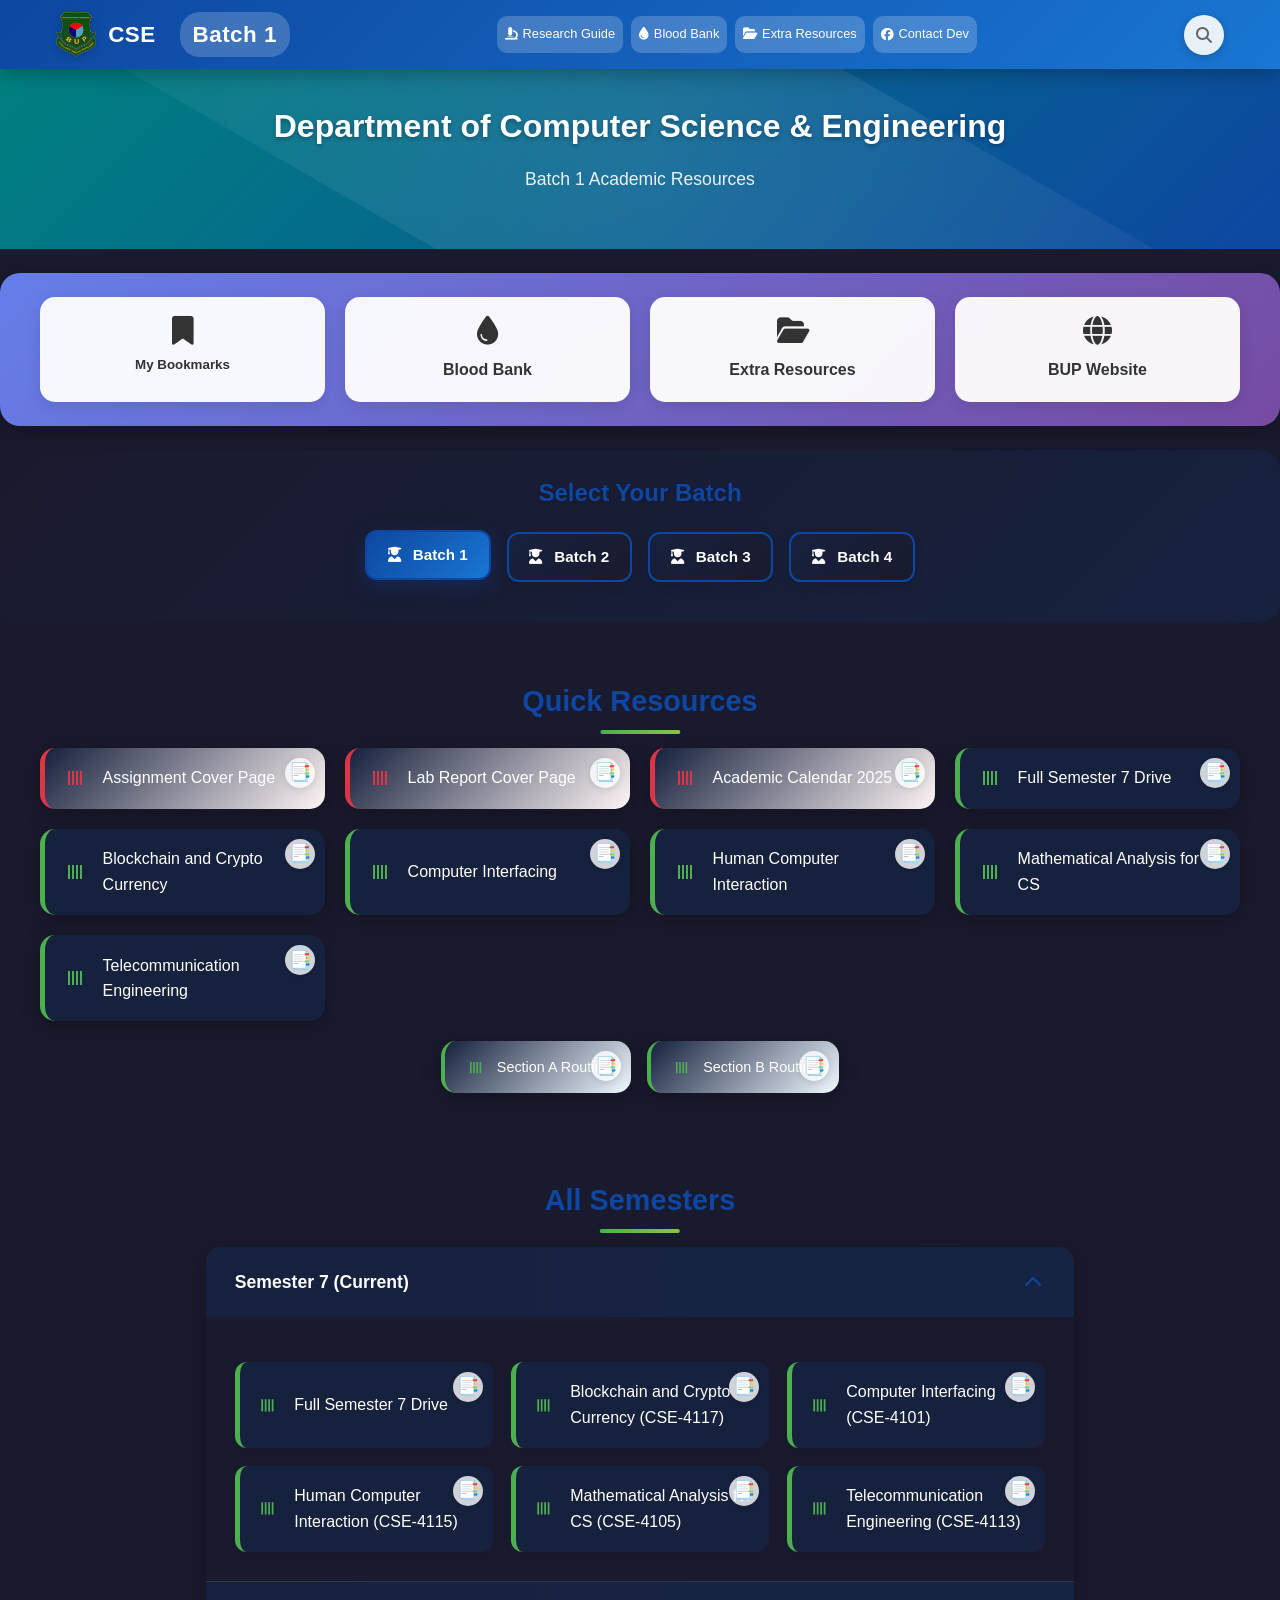
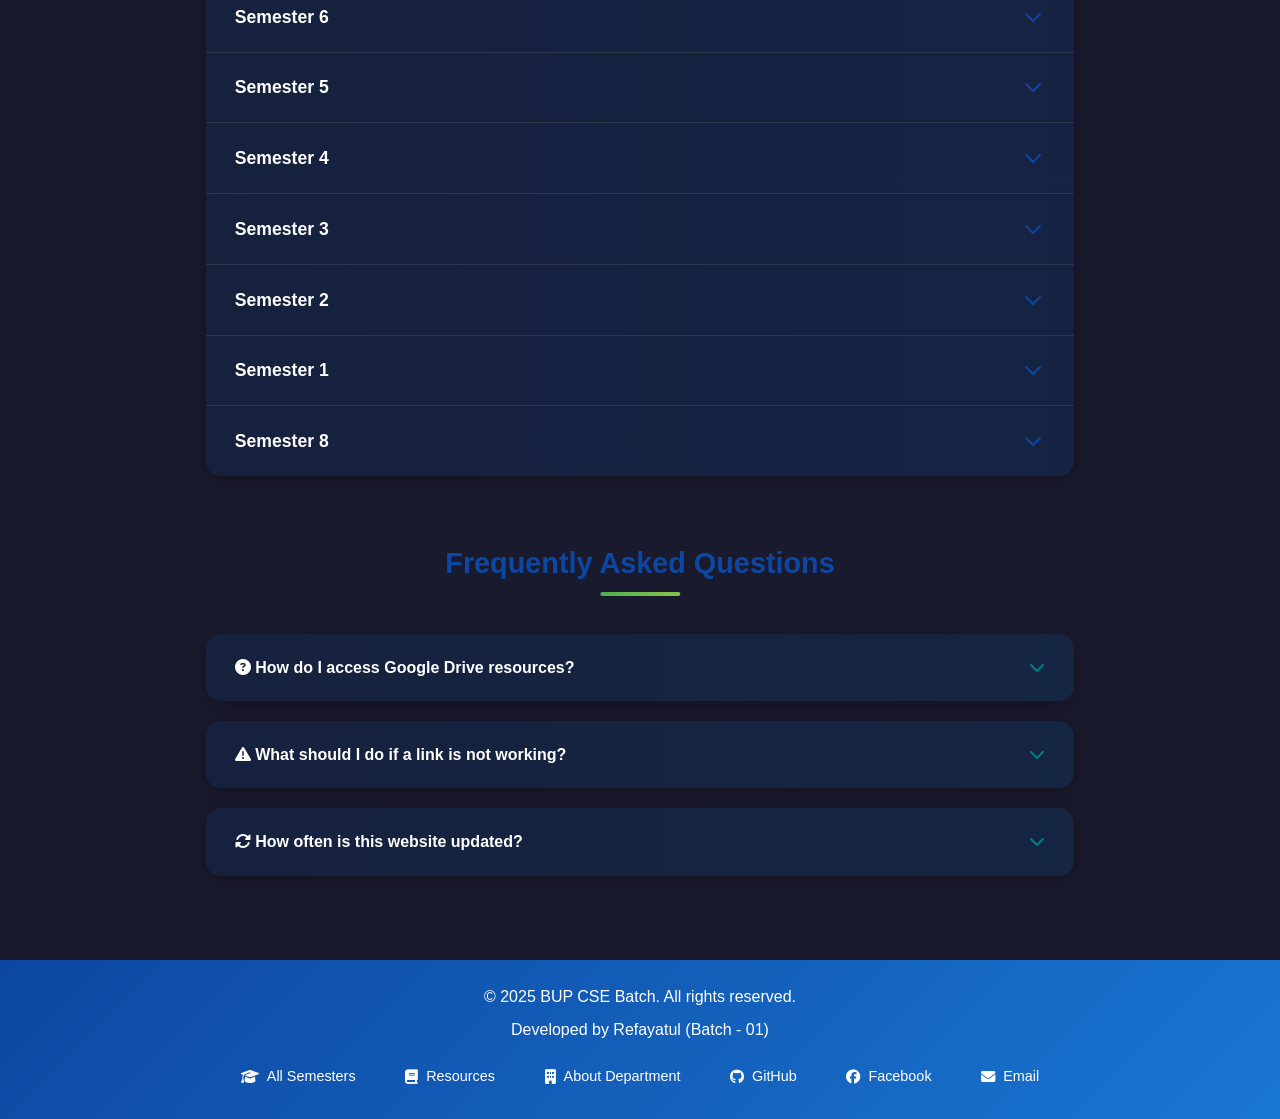
==== commit 0cd7b8c2: "feat: add research guide and contact dev links to navigation - Add navigation links to research guid" ====
--- a/index.html
+++ b/index.html
@@ -18,29 +18,39 @@
     <header>
         <div class="nav-container">
             <div class="logo">
-                <img src="assets/images/logo/BUP_Logopng.png" alt="BUP Logo" id="siteLogo">
-                <span>CSE</span>
+                <a href="index.html">
+                    <img src="assets/images/logo/BUP_Logopng.png" alt="BUP Logo" id="siteLogo">
+                    <span>CSE</span>
+                </a>
                 <span class="batch-indicator" id="currentBatch">Batch 1</span>
             </div>
 
             <!-- Mobile Menu -->
             <div class="mobile-menu" id="mobileMenu">
                 <a href="#all-semesters"><i class="fas fa-graduation-cap"></i> Semesters</a>
+                <a href="research-guide.html"><i class="fas fa-microscope"></i> Research Guide</a>
                 <a href="https://drive.google.com/drive/folders/1rtMMO0iTKQCMBesbmRIVS3COeyEbfsPv?usp=sharing"
                     target="_blank"><i class="fas fa-folder-open"></i> Get More Resources</a>
                 <a href="https://bup.edu.bd/department_home/8" target="_blank"><i class="fas fa-building"></i>
                     Department</a>
                 <a href="https://bupbloodbank.xyz/" target="_blank"><i class="fas fa-tint"></i> Blood Bank</a>
-            </div>
-
-            <!-- Mobile Nav Links in Navbar -->
-            <div class="mobile-nav-links">
+                <a href="https://www.facebook.com/refayatul" target="_blank"><i class="fab fa-facebook"></i> Contact Dev</a>
+            </div>
+
+            <!-- Nav Links in Navbar -->
+            <div class="nav-links">
+                <a href="research-guide.html">
+                    <i class="fas fa-microscope"></i> Research Guide
+                </a>
+                <a href="https://bupbloodbank.xyz/" target="_blank">
+                    <i class="fas fa-tint"></i> Blood Bank
+                </a>
                 <a href="https://drive.google.com/drive/folders/1rtMMO0iTKQCMBesbmRIVS3COeyEbfsPv?usp=sharing"
                     target="_blank">
                     <i class="fas fa-folder-open"></i>Extra Resources
                 </a>
-                <a href="https://bupbloodbank.xyz/" target="_blank">
-                    <i class="fas fa-tint"></i> Blood Bank
+                <a href="https://www.facebook.com/refayatul" target="_blank">
+                    <i class="fab fa-facebook"></i> Contact Dev
                 </a>
             </div>
 
@@ -110,11 +120,11 @@
                 <i class="fas fa-bookmark"></i>
                 <span>My Bookmarks</span>
             </button>
-            <a href="https://bupbloodbank.xyz/" class="mobile-action-btn" target="_blank">
+            <a href="https://bupbloodbank.xyz/" class="action-btn" target="_blank">
                 <i class="fas fa-tint"></i> Blood Bank
             </a>
             <a href="https://drive.google.com/drive/u/1/folders/1rtMMO0iTKQCMBesbmRIVS3COeyEbfsPv"
-                class="mobile-action-btn" target="_blank">
+                class="action-btn" target="_blank">
                 <i class="fas fa-folder-open"></i>
                 <span>Extra Resources</span>
             </a>
@@ -155,6 +165,8 @@
             <!-- Resources will be populated by JavaScript -->
         </div>
     </section>
+
+
 
     <!-- Semester Accordion -->
     <section class="semesters-section" id="all-semesters">
@@ -183,7 +195,7 @@
                     <span class="faq-arrow"><i class="fas fa-chevron-down"></i></span>
                 </div>
                 <div class="faq-answer">
-                    <p>If any resource link is broken, please report it to the Dev using the facebook link found add the bottom. You can also check
+                    <p>If any resource link is broken, please report it to the Dev using the facebook link found at the bottom. You can also check
                         the main Google Drive folder for the most up-to-date resources.</p>
                 </div>
             </div>
--- a/css/style.css
+++ b/css/style.css
@@ -82,11 +82,37 @@
     min-width: 150px;
 }
 
+.logo a {
+    display: flex;
+    align-items: center;
+    gap: 0.75rem;
+}
+
+.logo img {
+    vertical-align: middle;
+    flex-shrink: 0;
+}
+
+.logo a span {
+    vertical-align: middle;
+    line-height: 1;
+}
+
 #siteLogo {
     height: 45px;
     width: auto;
     transition: var(--transition);
     filter: drop-shadow(0 2px 4px rgba(0, 0, 0, 0.2));
+}
+
+.logo a {
+    text-decoration: none;
+    color: inherit;
+}
+
+.logo a:hover {
+    text-decoration: none;
+    color: inherit;
 }
 
 .logo span {
@@ -278,14 +304,14 @@
     gap: 0.75rem;
 }
 
-/* Mobile Nav Links in Navbar */
-.mobile-nav-links {
-    display: none;
+/* Nav Links in Navbar */
+.nav-links {
+    display: flex;
     gap: 0.5rem;
     align-items: center;
 }
 
-.mobile-nav-links a {
+.nav-links a {
     color: white;
     text-decoration: none;
     font-weight: 500;
@@ -299,9 +325,14 @@
     background: rgba(255, 255, 255, 0.2);
 }
 
-.mobile-nav-links a:hover {
+.nav-links a:hover {
     background: rgba(255, 255, 255, 0.3);
     transform: translateY(-2px);
+}
+
+/* Mobile Nav Links in Navbar - Hidden on desktop */
+.mobile-nav-links {
+    display: none;
 }
 
 /* Dark Mode Toggle in Navbar */
@@ -1679,4 +1710,4 @@
             width: 90%;
         }
     }
-}+}
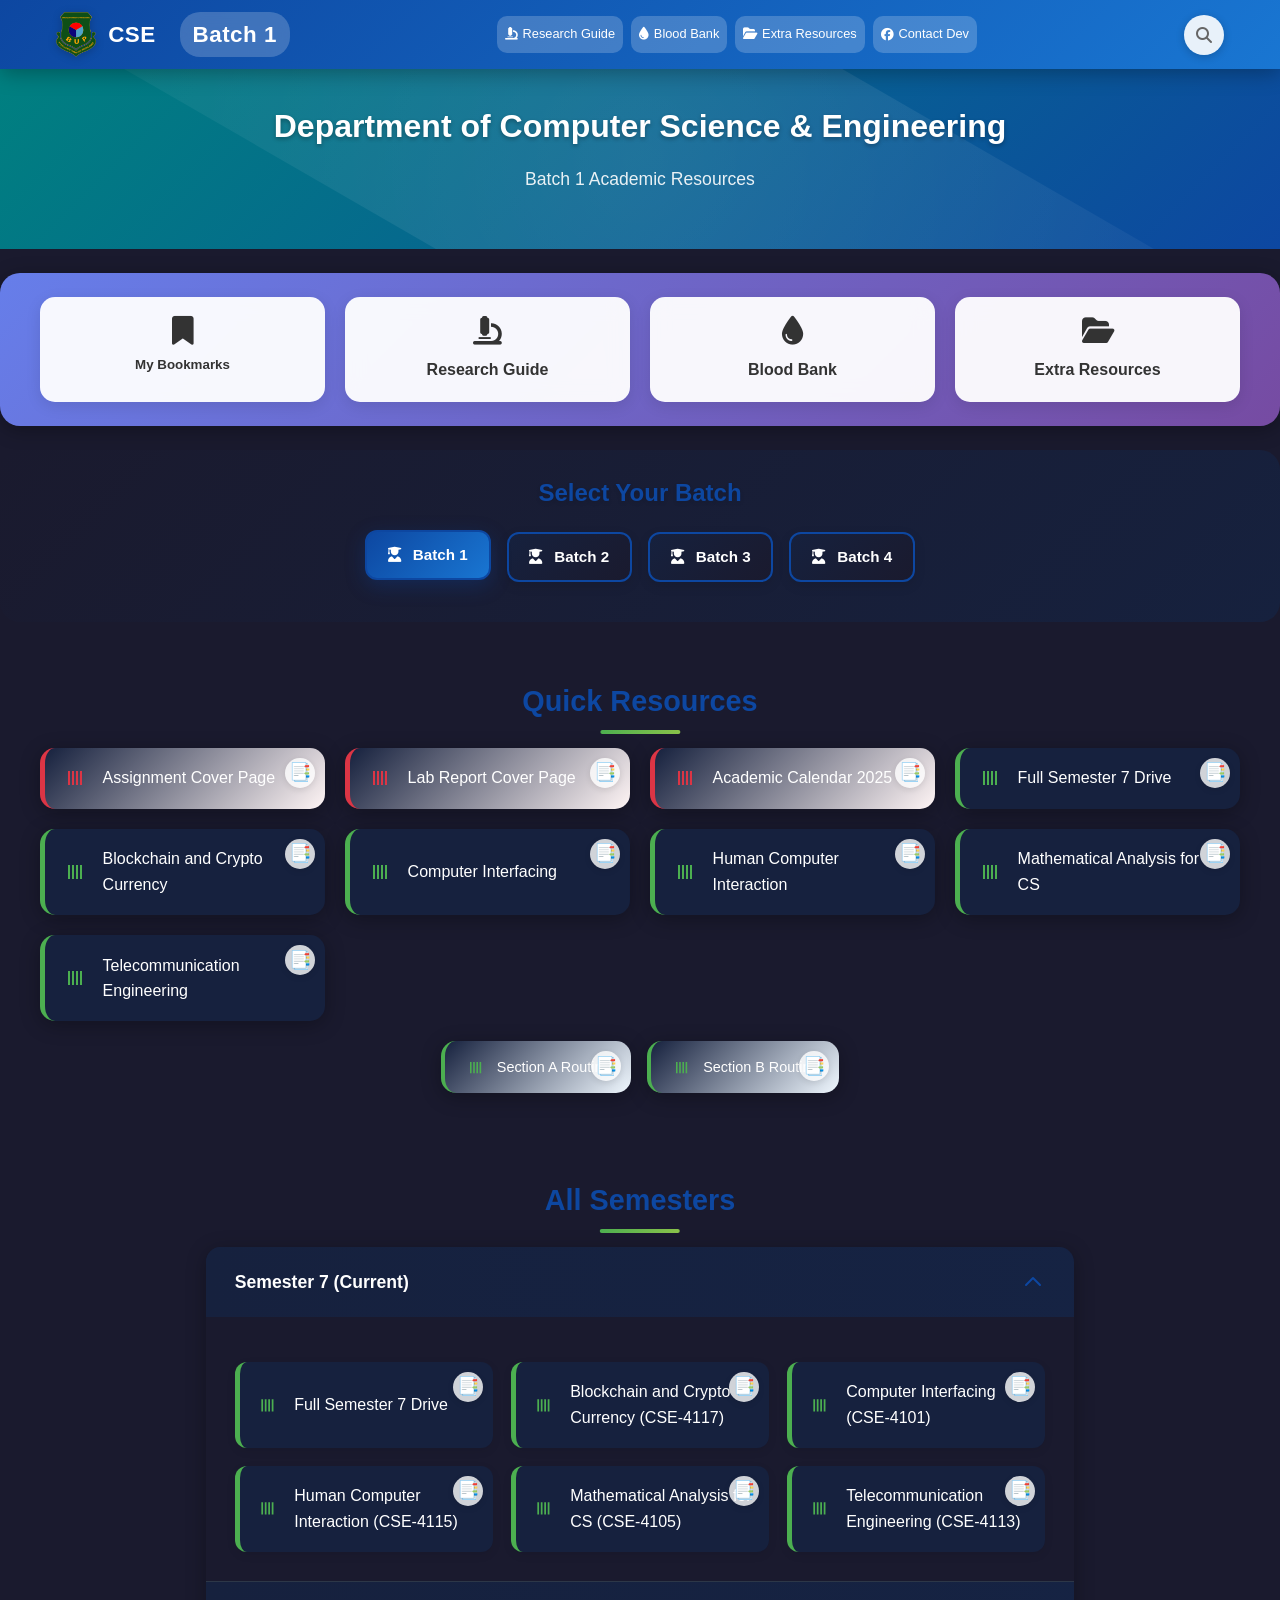
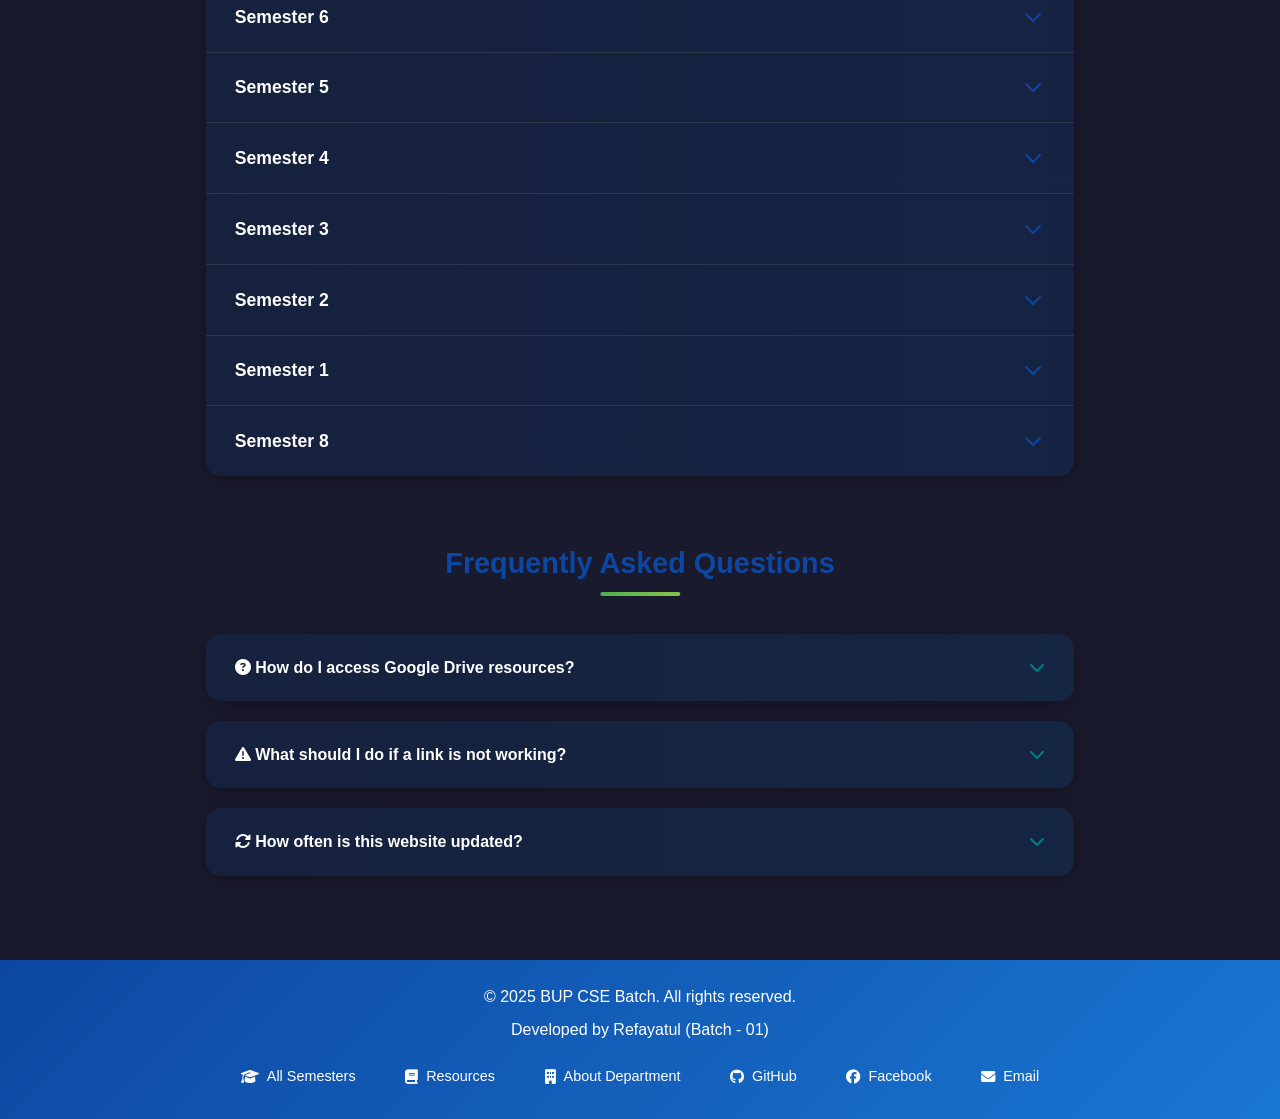
==== commit 1ac971d5: "feat(nav): add Research Guide link and update navigation - Replace BUP Website link with new Researc" ====
--- a/index.html
+++ b/index.html
@@ -85,19 +85,19 @@
                 <i class="fas fa-bookmark"></i>
                 <span>My Bookmarks</span>
             </button>
+            <a href="research-guide.html" class="mobile-action-btn">
+                <i class="fas fa-microscope"></i>
+                <span>Research Guide</span>
+            </a>
+            <a href="https://bupbloodbank.xyz/"
+                class="mobile-action-btn" target="_blank">
+                <i class="fas fa-tint"></i>
+                <span>Blood Bank</span>
+            </a>
             <a href="https://drive.google.com/drive/u/1/folders/1rtMMO0iTKQCMBesbmRIVS3COeyEbfsPv"
                 class="mobile-action-btn" target="_blank">
                 <i class="fas fa-folder-open"></i>
                 <span>Extra Resources</span>
-            </a>
-            <a href="https://bupbloodbank.xyz/"
-                class="mobile-action-btn" target="_blank">
-                <i class="fas fa-tint"></i>
-                <span>Blood Bank</span>
-            </a>
-            <a href="https://bup.edu.bd" class="mobile-action-btn" target="_blank">
-                <i class="fas fa-globe"></i>
-                <span>BUP Website</span>
             </a>
             <!-- <a href="mailto:cse@bup.edu.bd" class="mobile-action-btn">
                 <i class="fas fa-envelope"></i>
@@ -120,17 +120,17 @@
                 <i class="fas fa-bookmark"></i>
                 <span>My Bookmarks</span>
             </button>
+            <a href="research-guide.html" class="action-btn">
+                <i class="fas fa-microscope"></i>
+                <span>Research Guide</span>
+            </a>
             <a href="https://bupbloodbank.xyz/" class="action-btn" target="_blank">
                 <i class="fas fa-tint"></i> Blood Bank
             </a>
-            <a href="https://drive.google.com/drive/u/1/folders/1rtMMO0iTKQCMBesbmRIVS3COeyEbfsPv"
+            <a href="https://drive.google.com/drive/folders/1rtMMO0iTKQCMBesbmRIVS3COeyEbfsPv"
                 class="action-btn" target="_blank">
                 <i class="fas fa-folder-open"></i>
                 <span>Extra Resources</span>
-            </a>
-            <a href="https://bup.edu.bd" class="action-btn" target="_blank">
-                <i class="fas fa-globe"></i>
-                <span>BUP Website</span>
             </a>
             <!-- <a href="mailto:cse@bup.edu.bd" class="action-btn">
                 <i class="fas fa-envelope"></i>
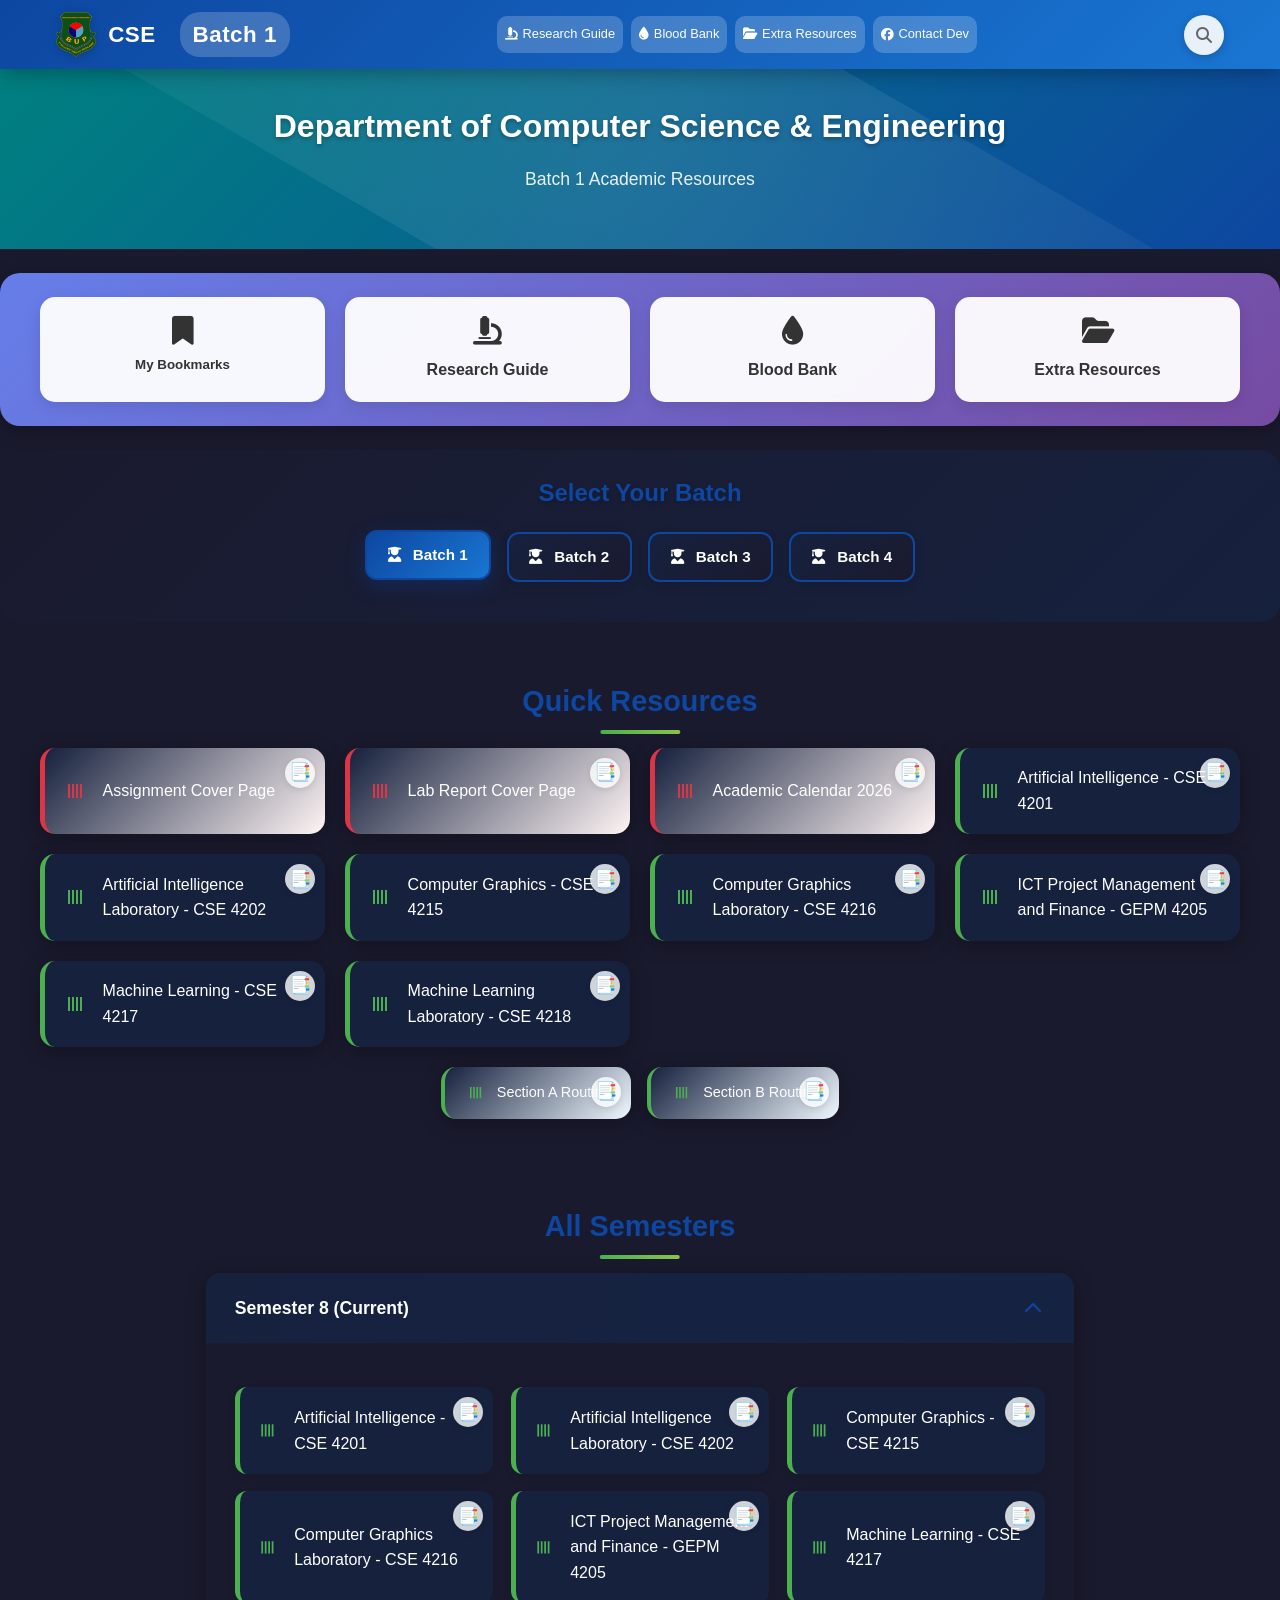
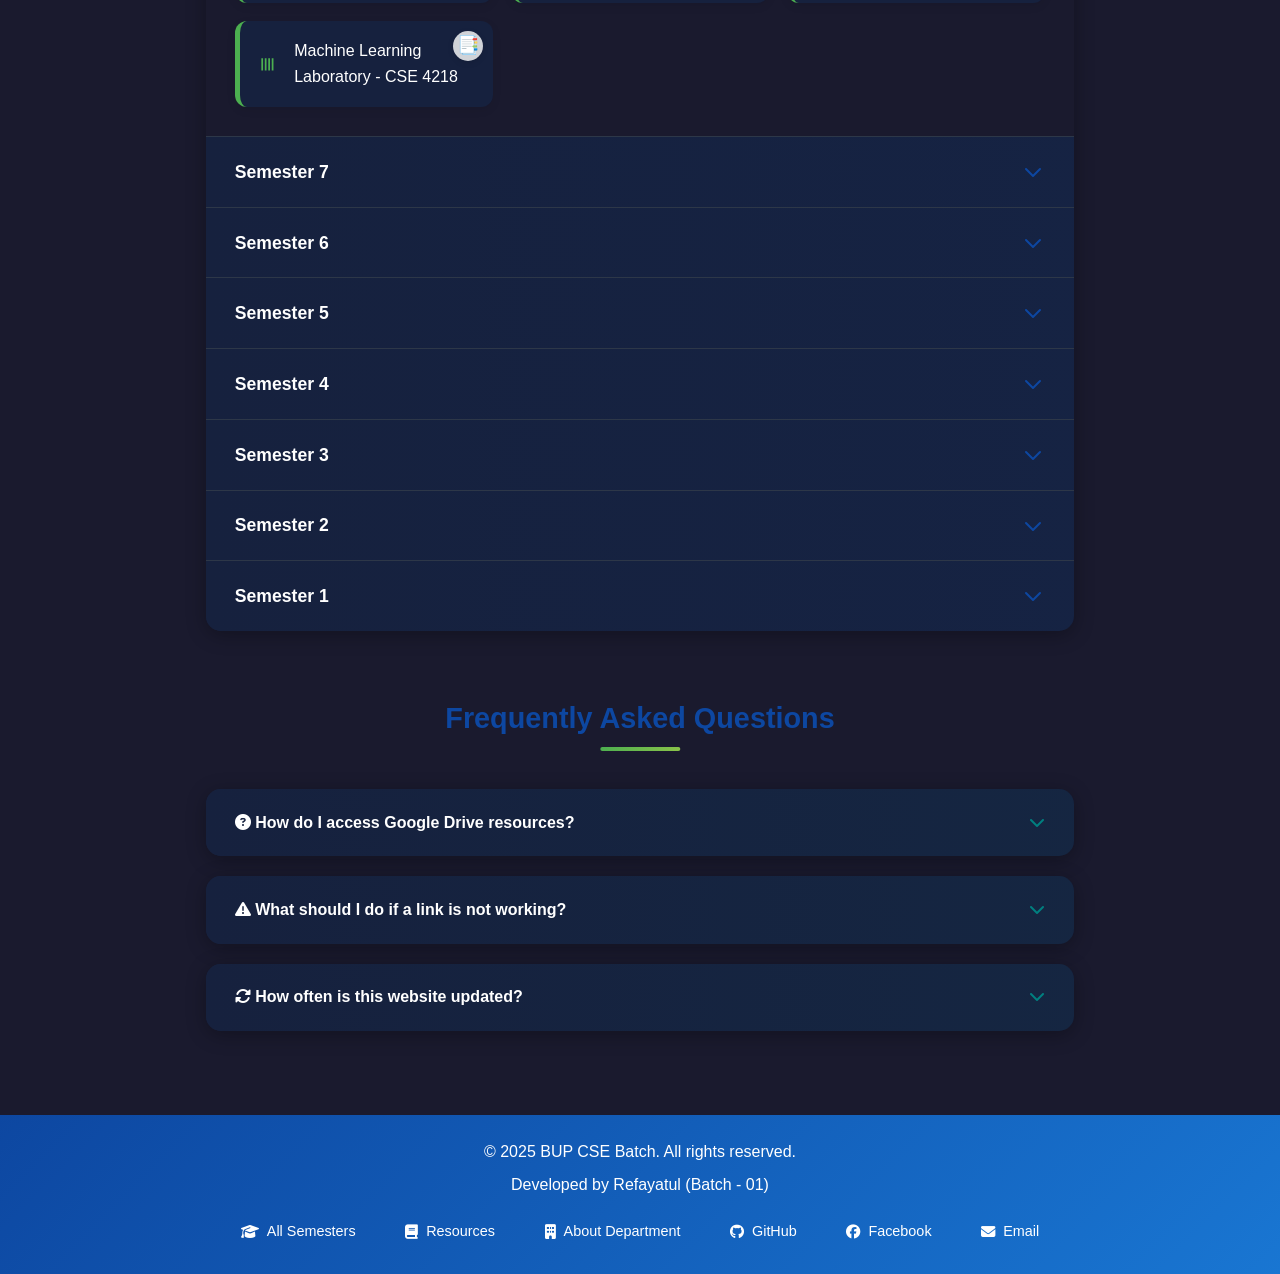
==== commit ead9eb0b: "feat: add academic resources data for batch 1 and update index structure" ====
--- a/index.html
+++ b/index.html
@@ -33,7 +33,7 @@
                     target="_blank"><i class="fas fa-folder-open"></i> Get More Resources</a>
                 <a href="https://bup.edu.bd/department_home/8" target="_blank"><i class="fas fa-building"></i>
                     Department</a>
-                <a href="https://bupbloodbank.xyz/" target="_blank"><i class="fas fa-tint"></i> Blood Bank</a>
+                <a href="https://bupblood.org/" target="_blank"><i class="fas fa-tint"></i> Blood Bank</a>
                 <a href="https://www.facebook.com/refayatul" target="_blank"><i class="fab fa-facebook"></i> Contact Dev</a>
             </div>
 
@@ -42,7 +42,7 @@
                 <a href="research-guide.html">
                     <i class="fas fa-microscope"></i> Research Guide
                 </a>
-                <a href="https://bupbloodbank.xyz/" target="_blank">
+                <a href="https://bupblood.org/" target="_blank">
                     <i class="fas fa-tint"></i> Blood Bank
                 </a>
                 <a href="https://drive.google.com/drive/folders/1rtMMO0iTKQCMBesbmRIVS3COeyEbfsPv?usp=sharing"
@@ -89,7 +89,7 @@
                 <i class="fas fa-microscope"></i>
                 <span>Research Guide</span>
             </a>
-            <a href="https://bupbloodbank.xyz/"
+            <a href="https://bupblood.org/"
                 class="mobile-action-btn" target="_blank">
                 <i class="fas fa-tint"></i>
                 <span>Blood Bank</span>
@@ -124,7 +124,7 @@
                 <i class="fas fa-microscope"></i>
                 <span>Research Guide</span>
             </a>
-            <a href="https://bupbloodbank.xyz/" class="action-btn" target="_blank">
+            <a href="https://bupblood.org/" class="action-btn" target="_blank">
                 <i class="fas fa-tint"></i> Blood Bank
             </a>
             <a href="https://drive.google.com/drive/folders/1rtMMO0iTKQCMBesbmRIVS3COeyEbfsPv"
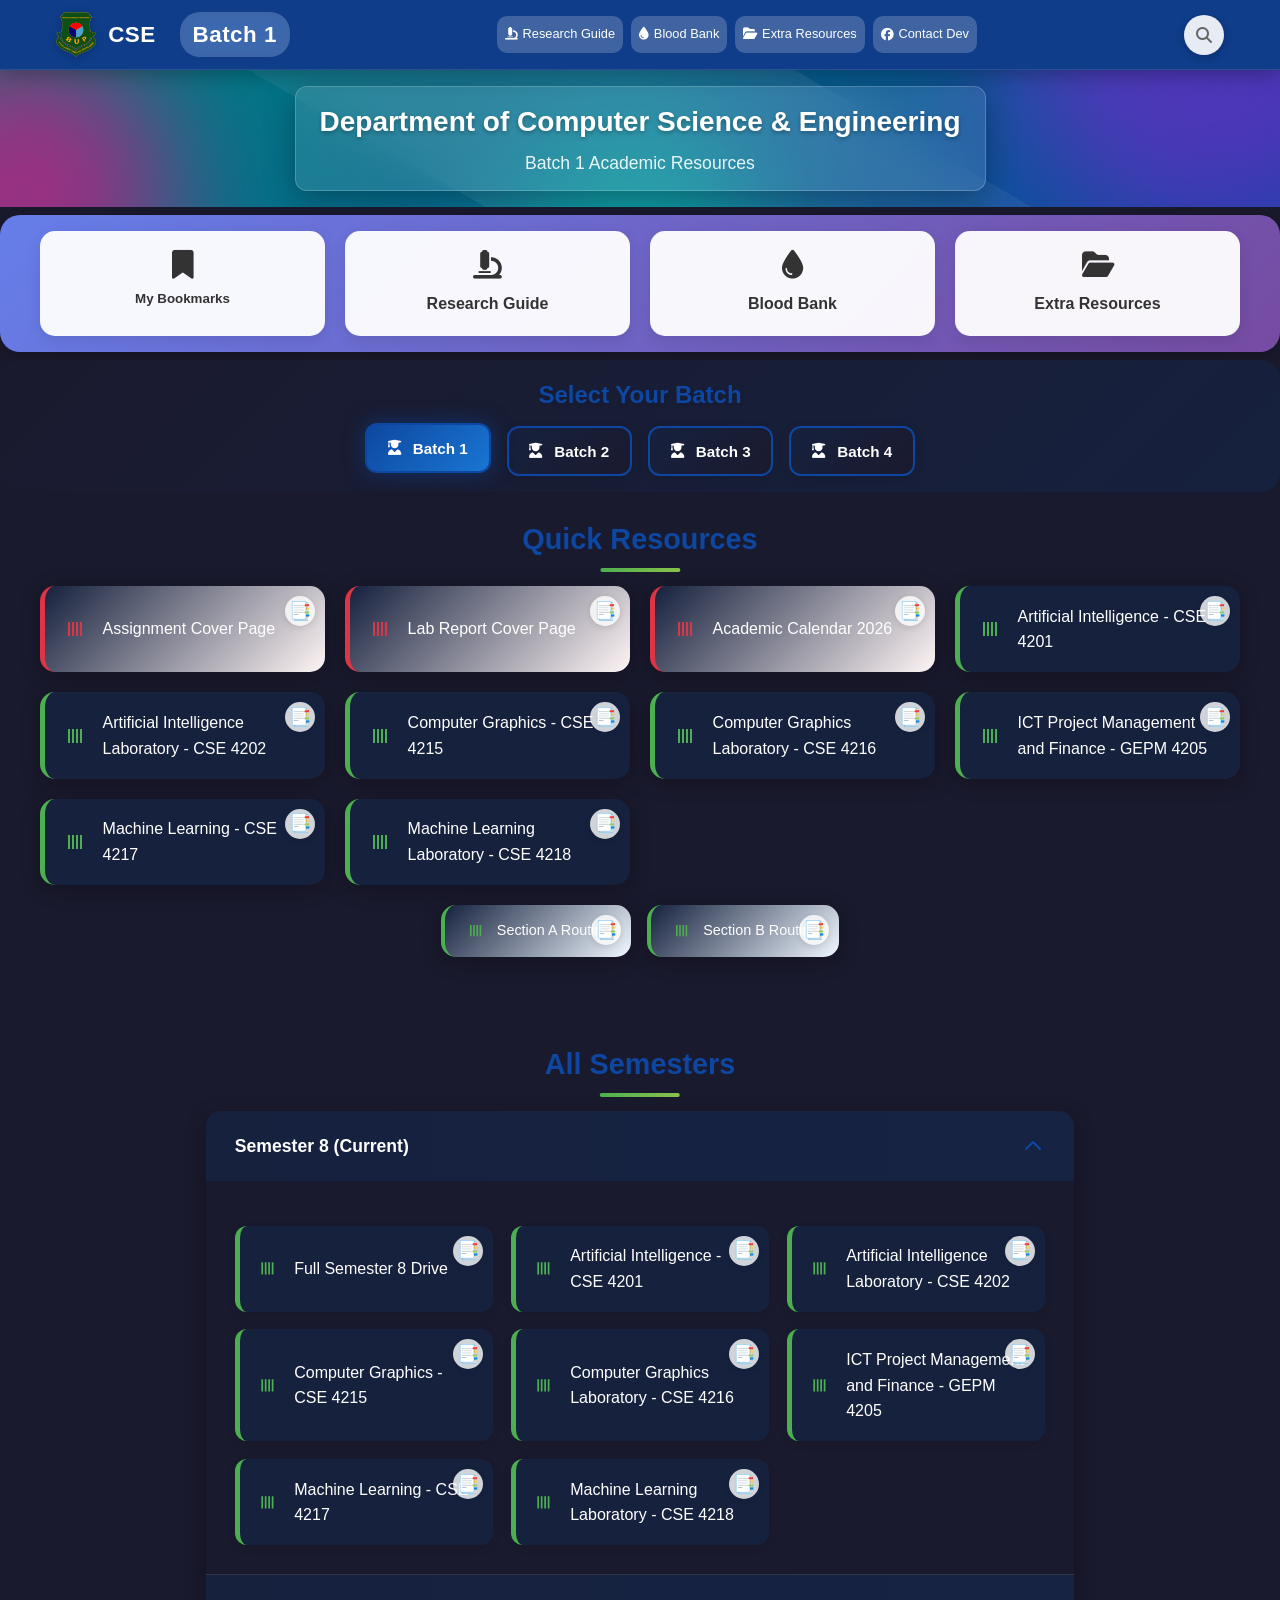
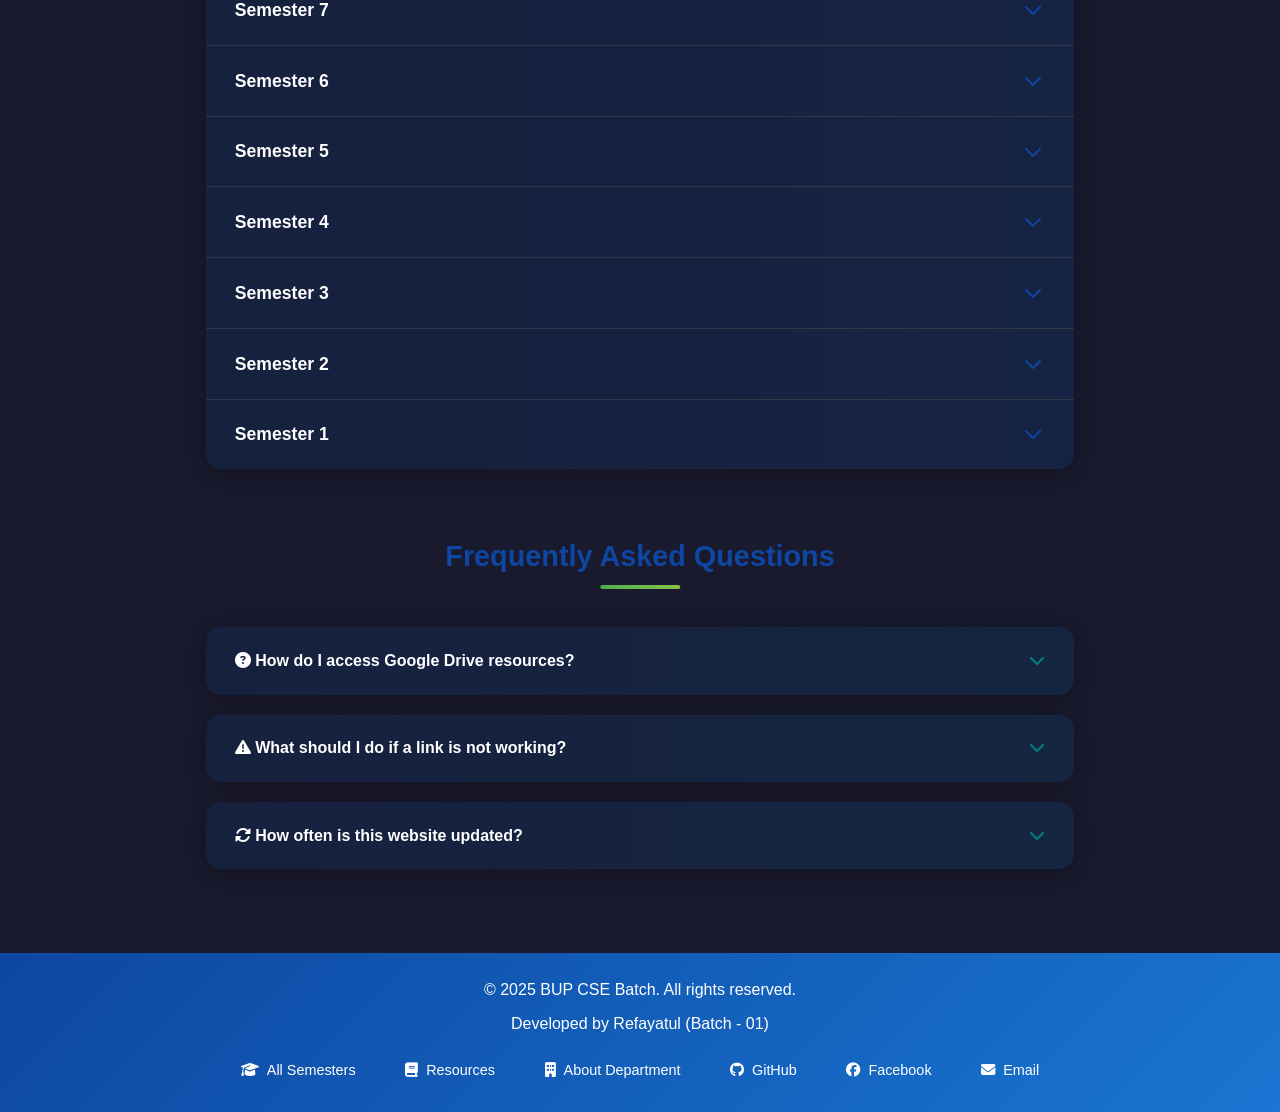
==== commit 96d01d8e: "feat: implement responsive navigation, dark mode, and hero section styling with new CSS and subject " ====
--- a/index.html
+++ b/index.html
@@ -78,6 +78,18 @@
         </div>
     </header>
 
+    <section class="hero">
+        <div class="hero-bg-blobs">
+            <div class="blob blob-1"></div>
+            <div class="blob blob-2"></div>
+            <div class="blob blob-3"></div>
+        </div>
+        <div class="hero-content glass-panel" style="margin: 0 1rem;">
+            <h1>Department of Computer Science & Engineering</h1>
+            <p id="heroBatchText">Batch 1 Academic Resources</p>
+        </div>
+    </section>
+
     <!-- Mobile Quick Actions (Updated order, removed Browse Courses) -->
     <section class="mobile-quick-actions">
         <div class="mobile-action-grid">
@@ -103,13 +115,6 @@
                 <i class="fas fa-envelope"></i>
                 <span>Contact Dept</span>
             </a> -->
-        </div>
-    </section>
-
-    <section class="hero desktop-only">
-        <div class="hero-content">
-            <h1>Department of Computer Science & Engineering</h1>
-            <p id="heroBatchText">Batch 1 Academic Resources</p>
         </div>
     </section>
 
--- a/css/style.css
+++ b/css/style.css
@@ -722,10 +722,10 @@
 
 /* Batch Selection Section */
 .batch-selection-container {
-    padding: 1.5rem 1rem;
+    padding: 1rem;
     text-align: center;
     background: linear-gradient(135deg, #f8f9fa 0%, #e9ecef 100%);
-    margin: 1.5rem 0;
+    margin: 0.5rem 0;
     border-radius: 20px;
     animation: fadeIn 0.9s ease-out;
 }
@@ -738,7 +738,7 @@
 .batch-selection-title {
     font-size: 1.5rem;
     font-weight: 700;
-    margin-bottom: 1.25rem;
+    margin-bottom: 0.75rem;
     color: var(--primary-color);
     text-shadow: 0 2px 4px rgba(0, 0, 0, 0.1);
 }
@@ -748,7 +748,7 @@
     justify-content: center;
     gap: 1rem;
     flex-wrap: wrap;
-    margin-bottom: 1rem;
+    margin-bottom: 0;
 }
 
 .batch-select-btn {
@@ -1711,3 +1711,86 @@
         }
     }
 }
+
+
+/* --- MODERN UI UX --- */
+.glass-panel {
+    background: rgba(255, 255, 255, 0.1);
+    backdrop-filter: blur(20px);
+    -webkit-backdrop-filter: blur(20px);
+    border-radius: 12px;
+    border: 1px solid rgba(255, 255, 255, 0.2);
+    padding: 0.8rem 1.5rem;
+    box-shadow: 0 8px 32px 0 rgba(0, 0, 0, 0.3);
+    position: relative;
+    z-index: 2;
+    display: inline-block;
+}
+
+.hero-bg-blobs {
+    position: absolute;
+    top: 0; left: 0; width: 100%; height: 100%;
+    overflow: hidden;
+    z-index: 0;
+}
+
+.blob {
+    position: absolute;
+    filter: blur(60px);
+    border-radius: 50%;
+    opacity: 0.6;
+    animation: move 10s infinite alternate;
+}
+
+.blob-1 { top: -20%; left: -10%; width: 300px; height: 300px; background: #FF0080; animation-delay: 0s; }
+.blob-2 { bottom: -20%; right: -10%; width: 400px; height: 400px; background: #7928CA; animation-delay: 2s; }
+.blob-3 { top: 40%; left: 40%; width: 250px; height: 250px; background: #00BFA5; animation-delay: 4s; }
+
+@keyframes move {
+    from { transform: translate(0, 0) scale(1); }
+    to { transform: translate(50px, -50px) scale(1.1); }
+}
+
+header { background: rgba(13, 71, 161, 0.8) !important; backdrop-filter: blur(15px); border-bottom: 1px solid rgba(255,255,255,0.1); }
+.hero { padding: 1rem 1rem !important; }
+.hero h1 { font-size: 1.75rem; margin-bottom: 0.25rem; }
+.hero p { margin-bottom: 0; }
+.action-btn { transition: all 0.4s cubic-bezier(0.175, 0.885, 0.32, 1.275); }
+.action-btn:hover { background: rgba(255, 255, 255, 1); transform: translateY(-8px) scale(1.03); box-shadow: 0 15px 35px rgba(0, 0, 0, 0.2); border: 1px solid var(--primary-color); }
+.batch-select-btn { transition: all 0.3s cubic-bezier(0.175, 0.885, 0.32, 1.275); }
+.batch-select-btn.selected { box-shadow: 0 0 20px rgba(13, 71, 161, 0.5); transform: translateY(-3px); }
+
+/* --- MOBILE Hero Responsive Fixes --- */
+@media (max-width: 768px) {
+    .glass-panel {
+        padding: 0.8rem;
+        margin: 0 !important;
+    }
+    .hero {
+        padding: 0.8rem 0.5rem !important;
+    }
+    .blob {
+        filter: blur(40px);
+    }
+    .blob-1 { width: 200px; height: 200px; }
+    .blob-2 { width: 250px; height: 250px; }
+    .blob-3 { width: 150px; height: 150px; }
+    .hero h1 {
+        font-size: 1.5rem;
+    }
+}
+
+/* --- VERTICAL SPACE REDUCTION --- */
+.quick-actions {
+    margin: 0.5rem 0;
+    padding: 1rem;
+}
+
+.mobile-quick-actions {
+    margin: 0.5rem 1rem;
+    padding: 1rem;
+}
+
+.resources-section {
+    padding-top: 1rem; /* Reduced from 2rem */
+}
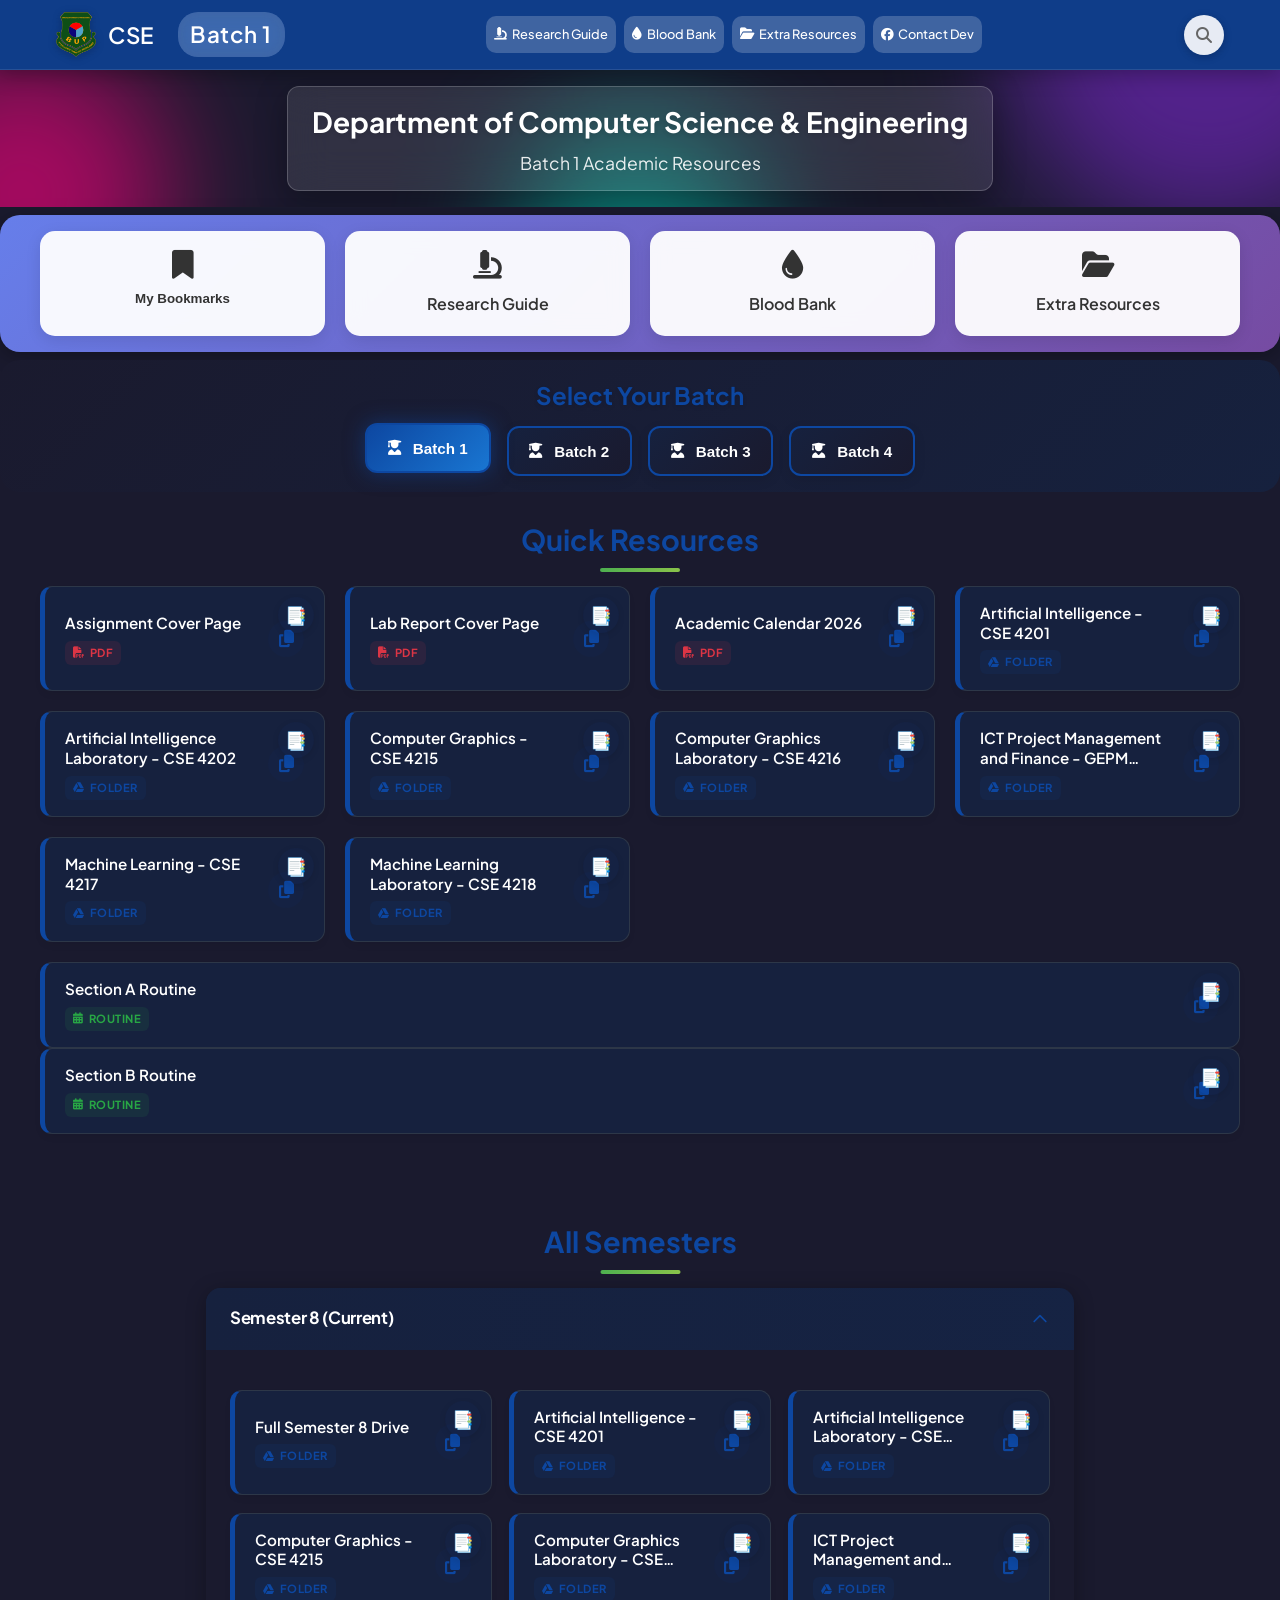
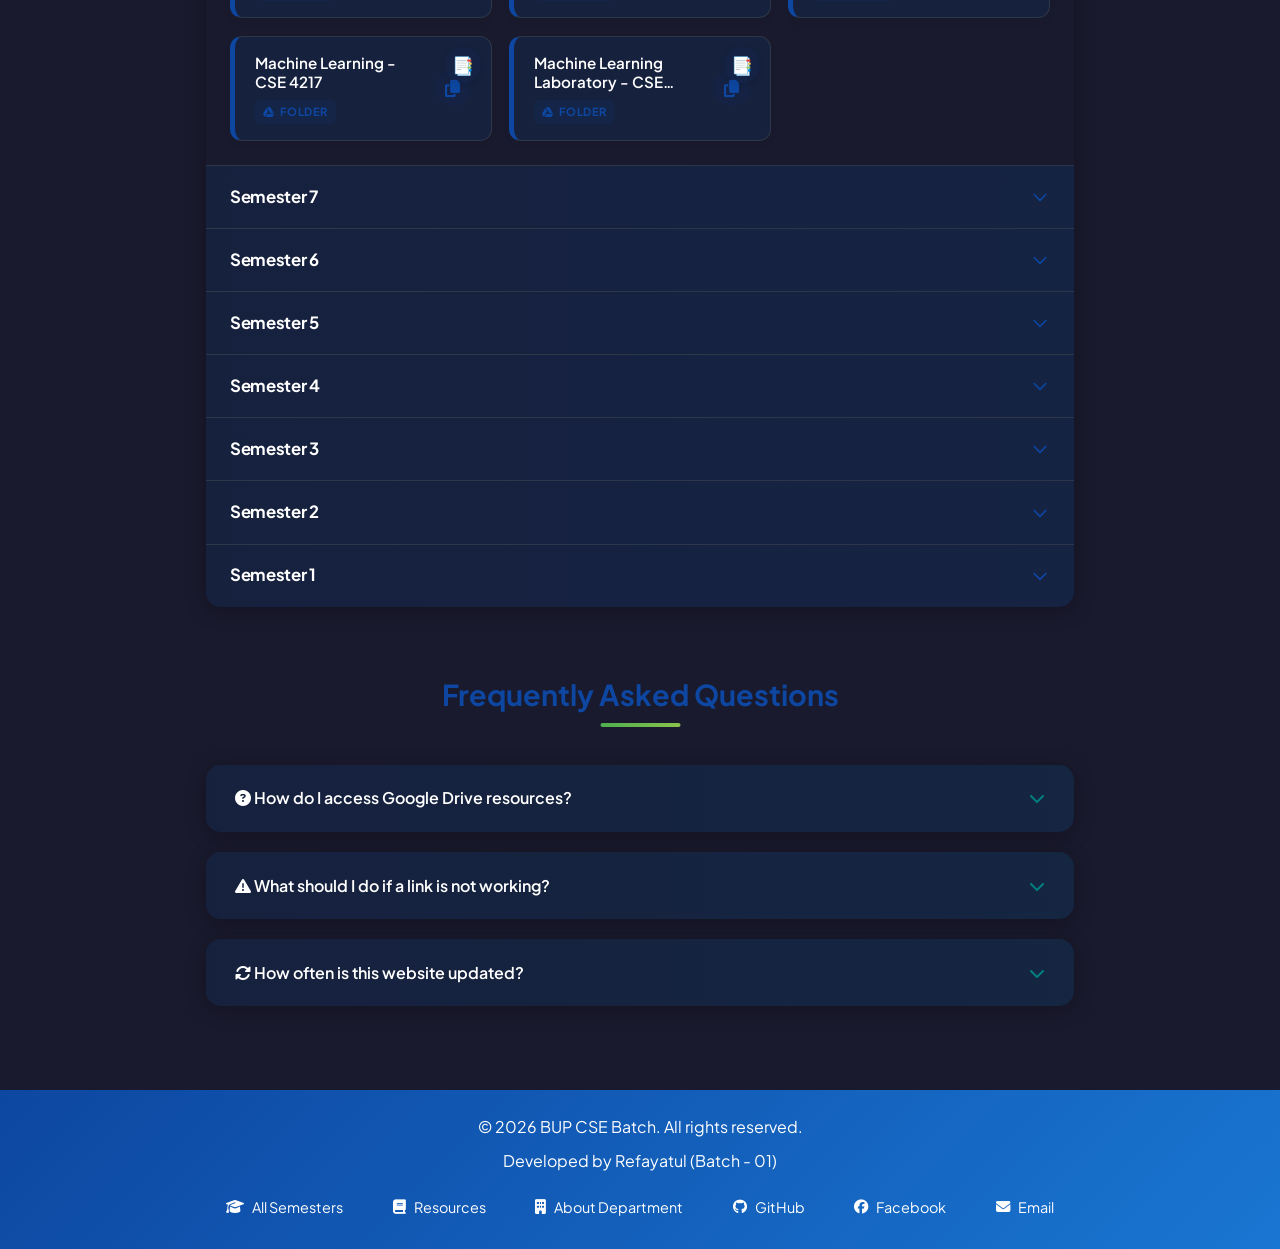
==== commit 45d182ea: "feat: implement core application logic including batch management, dynamic navigation, modal handlin" ====
--- a/index.html
+++ b/index.html
@@ -9,6 +9,10 @@
     <link rel="stylesheet" href="css/style.css">
     <!-- Manifest for PWA -->
     <link rel="manifest" href="data/manifest.json">
+    <!-- Google Fonts: Plus Jakarta Sans -->
+    <link rel="preconnect" href="https://fonts.googleapis.com">
+    <link rel="preconnect" href="https://fonts.gstatic.com" crossorigin>
+    <link href="https://fonts.googleapis.com/css2?family=Plus+Jakarta+Sans:ital,wght@0,200..800;1,200..800&display=swap" rel="stylesheet">
     <!-- Font Awesome for better icons -->
     <link rel="stylesheet" href="https://cdnjs.cloudflare.com/ajax/libs/font-awesome/6.4.0/css/all.min.css">
 </head>
@@ -34,7 +38,8 @@
                 <a href="https://bup.edu.bd/department_home/8" target="_blank"><i class="fas fa-building"></i>
                     Department</a>
                 <a href="https://bupblood.org/" target="_blank"><i class="fas fa-tint"></i> Blood Bank</a>
-                <a href="https://www.facebook.com/refayatul" target="_blank"><i class="fab fa-facebook"></i> Contact Dev</a>
+                <a href="https://www.facebook.com/refayatul" target="_blank"><i class="fab fa-facebook"></i> Contact
+                    Dev</a>
             </div>
 
             <!-- Nav Links in Navbar -->
@@ -101,8 +106,7 @@
                 <i class="fas fa-microscope"></i>
                 <span>Research Guide</span>
             </a>
-            <a href="https://bupblood.org/"
-                class="mobile-action-btn" target="_blank">
+            <a href="https://bupblood.org/" class="mobile-action-btn" target="_blank">
                 <i class="fas fa-tint"></i>
                 <span>Blood Bank</span>
             </a>
@@ -132,8 +136,8 @@
             <a href="https://bupblood.org/" class="action-btn" target="_blank">
                 <i class="fas fa-tint"></i> Blood Bank
             </a>
-            <a href="https://drive.google.com/drive/folders/1rtMMO0iTKQCMBesbmRIVS3COeyEbfsPv"
-                class="action-btn" target="_blank">
+            <a href="https://drive.google.com/drive/folders/1rtMMO0iTKQCMBesbmRIVS3COeyEbfsPv" class="action-btn"
+                target="_blank">
                 <i class="fas fa-folder-open"></i>
                 <span>Extra Resources</span>
             </a>
@@ -200,7 +204,8 @@
                     <span class="faq-arrow"><i class="fas fa-chevron-down"></i></span>
                 </div>
                 <div class="faq-answer">
-                    <p>If any resource link is broken, please report it to the Dev using the facebook link found at the bottom. You can also check
+                    <p>If any resource link is broken, please report it to the Dev using the facebook link found at the
+                        bottom. You can also check
                         the main Google Drive folder for the most up-to-date resources.</p>
                 </div>
             </div>
@@ -219,7 +224,7 @@
 
     <footer>
         <div class="container mx-auto">
-            <p>&copy; 2025 BUP CSE Batch. All rights reserved.</p>
+            <p>&copy; 2026 BUP CSE Batch. All rights reserved.</p>
             <p class="mt-1">Developed by Refayatul (Batch - 01)</p>
             <div class="footer-links">
                 <a href="#all-semesters"><i class="fas fa-graduation-cap"></i> All Semesters</a>
@@ -250,6 +255,25 @@
             <h2><i class="fas fa-bookmark"></i> My Bookmarked Resources</h2>
             <div id="bookmarksList" class="bookmarks-list">
                 <p>No bookmarks yet. Click the bookmark icon on any resource to save it here.</p>
+            </div>
+        </div>
+    </div>
+
+    <!-- Spotlight Search Modal -->
+    <div id="spotlightSearchModal" class="spotlight-modal">
+        <div class="spotlight-content">
+            <div class="spotlight-search-box">
+                <i class="fas fa-search"></i>
+                <input type="text" id="spotlightSearchInput" placeholder="Search resources, subjects, courses... (Type / or Ctrl+K)" autocomplete="off">
+                <span class="spotlight-close" id="closeSpotlight">&times;</span>
+            </div>
+            <div id="spotlightSearchResults" class="spotlight-results">
+                <!-- Results will appear here -->
+            </div>
+            <div class="spotlight-footer">
+                <span><kbd>ESC</kbd> to close</span>
+                <span><kbd>↑↓</kbd> to navigate</span>
+                <span><kbd>ENTER</kbd> to open</span>
             </div>
         </div>
     </div>
@@ -271,4 +295,4 @@
     </script>
 </body>
 
-</html>
+</html>
--- a/css/style.css
+++ b/css/style.css
@@ -13,7 +13,8 @@
     --text-color: #333333;
     --border-color: #e9ecef;
     --shadow: 0 4px 15px rgba(0, 0, 0, 0.1);
-    --transition: all 0.3s cubic-bezier(0.4, 0, 0.2, 1);
+    --transition: all 0.4s cubic-bezier(0.23, 1, 0.32, 1);
+    --font-main: 'Plus Jakarta Sans', -apple-system, BlinkMacSystemFont, 'Segoe UI', Roboto, Oxygen, Ubuntu, Cantarell, 'Open Sans', 'Helvetica Neue', sans-serif;
 }
 
 /* Dark Mode Variables */
@@ -32,7 +33,7 @@
 }
 
 body {
-    font-family: 'Segoe UI', Tahoma, Geneva, Verdana, sans-serif;
+    font-family: var(--font-main);
     line-height: 1.6;
     background: var(--light-bg);
     color: var(--text-color);
@@ -428,35 +429,12 @@
 
 /* Hero Section */
 .hero {
-    background: linear-gradient(135deg, var(--secondary-color) 0%, var(--primary-color) 100%);
-    color: white;
-    padding: 2rem 1rem;
+    padding: 1rem 1rem !important;
     text-align: center;
     position: relative;
     overflow: hidden;
     animation: fadeIn 1s ease-out;
-}
-
-.hero::before {
-    content: '';
-    position: absolute;
-    top: -50%;
-    left: -50%;
-    width: 200%;
-    height: 200%;
-    background: radial-gradient(circle, rgba(255, 255, 255, 0.1) 0%, transparent 70%);
-    transform: rotate(30deg);
-    animation: rotate 20s linear infinite;
-}
-
-@keyframes rotate {
-    from {
-        transform: rotate(0deg);
-    }
-
-    to {
-        transform: rotate(360deg);
-    }
+    background: transparent;
 }
 
 .hero-content {
@@ -467,49 +445,52 @@
 }
 
 .hero h1 {
-    font-size: 2rem;
-    margin-bottom: 0.75rem;
-    text-shadow: 0 2px 4px rgba(0, 0, 0, 0.3);
-    animation: slideUp 0.8s ease-out;
+    font-size: 1.75rem;
+    margin-bottom: 0.25rem;
+    text-shadow: 0 2px 4px rgba(0, 0, 0, 0.1);
 }
 
 .hero p {
     font-size: 1.1rem;
-    margin-bottom: 1.5rem;
+    margin-bottom: 0;
     opacity: 0.9;
-    animation: slideUp 1s ease-out;
-}
-
-.hero-stats {
-    display: flex;
-    justify-content: center;
-    gap: 1.5rem;
-    flex-wrap: wrap;
-    margin-top: 1.5rem;
-}
-
-.stat-item {
-    display: flex;
-    flex-direction: column;
-    align-items: center;
-    gap: 0.5rem;
+}
+
+.hero-bg-blobs {
+    position: absolute;
+    top: 0; left: 0; width: 100%; height: 100%;
+    overflow: hidden;
+    z-index: 0;
+}
+
+.blob {
+    position: absolute;
+    filter: blur(60px);
+    border-radius: 50%;
+    opacity: 0.6;
+    animation: move 10s infinite alternate;
+}
+
+.blob-1 { top: -20%; left: -10%; width: 300px; height: 300px; background: #FF0080; animation-delay: 0s; }
+.blob-2 { bottom: -20%; right: -10%; width: 400px; height: 400px; background: #7928CA; animation-delay: 2s; }
+.blob-3 { top: 40%; left: 40%; width: 250px; height: 250px; background: #00BFA5; animation-delay: 4s; }
+
+@keyframes move {
+    from { transform: translate(0, 0) scale(1); }
+    to { transform: translate(50px, -50px) scale(1.1); }
+}
+
+.glass-panel {
     background: rgba(255, 255, 255, 0.1);
-    padding: 0.75rem 1.25rem;
+    backdrop-filter: blur(20px);
+    -webkit-backdrop-filter: blur(20px);
     border-radius: 12px;
-    backdrop-filter: blur(10px);
-    transition: var(--transition);
-    animation: fadeIn 1.2s ease-out;
-    box-shadow: 0 4px 12px rgba(0, 0, 0, 0.2);
-}
-
-.stat-item:hover {
-    transform: translateY(-5px);
-    background: rgba(255, 255, 255, 0.2);
-    box-shadow: 0 8px 25px rgba(0, 0, 0, 0.3);
-}
-
-.stat-item i {
-    font-size: 1.5rem;
+    border: 1px solid rgba(255, 255, 255, 0.2);
+    padding: 0.8rem 1.5rem;
+    box-shadow: 0 8px 32px 0 rgba(0, 0, 0, 0.3);
+    position: relative;
+    z-index: 2;
+    display: inline-block;
 }
 
 /* Mobile Quick Actions */
@@ -577,92 +558,6 @@
     color: var(--primary-color);
 }
 
-/* Hero Section */
-.hero {
-    background: linear-gradient(135deg, var(--secondary-color) 0%, var(--primary-color) 100%);
-    color: white;
-    padding: 2rem 1rem;
-    text-align: center;
-    position: relative;
-    overflow: hidden;
-    animation: fadeIn 1s ease-out;
-}
-
-.hero::before {
-    content: '';
-    position: absolute;
-    top: -50%;
-    left: -50%;
-    width: 200%;
-    height: 200%;
-    background: radial-gradient(circle, rgba(255, 255, 255, 0.1) 0%, transparent 70%);
-    transform: rotate(30deg);
-    animation: rotate 20s linear infinite;
-}
-
-@keyframes rotate {
-    from {
-        transform: rotate(0deg);
-    }
-
-    to {
-        transform: rotate(360deg);
-    }
-}
-
-.hero-content {
-    position: relative;
-    z-index: 2;
-    max-width: 800px;
-    margin: 0 auto;
-}
-
-.hero h1 {
-    font-size: 2rem;
-    margin-bottom: 0.75rem;
-    text-shadow: 0 2px 4px rgba(0, 0, 0, 0.3);
-    animation: slideUp 0.8s ease-out;
-}
-
-.hero p {
-    font-size: 1.1rem;
-    margin-bottom: 1.5rem;
-    opacity: 0.9;
-    animation: slideUp 1s ease-out;
-}
-
-.hero-stats {
-    display: flex;
-    justify-content: center;
-    gap: 1.5rem;
-    flex-wrap: wrap;
-    margin-top: 1.5rem;
-}
-
-.stat-item {
-    display: flex;
-    flex-direction: column;
-    align-items: center;
-    gap: 0.5rem;
-    background: rgba(255, 255, 255, 0.1);
-    padding: 0.75rem 1.25rem;
-    border-radius: 12px;
-    backdrop-filter: blur(10px);
-    transition: var(--transition);
-    animation: fadeIn 1.2s ease-out;
-    box-shadow: 0 4px 12px rgba(0, 0, 0, 0.2);
-}
-
-.stat-item:hover {
-    transform: translateY(-5px);
-    background: rgba(255, 255, 255, 0.2);
-    box-shadow: 0 8px 25px rgba(0, 0, 0, 0.3);
-}
-
-.stat-item i {
-    font-size: 1.5rem;
-}
-
 /* Quick Actions */
 .quick-actions {
     padding: 1.5rem 1rem;
@@ -957,20 +852,25 @@
 
 .accordion-header {
     background: linear-gradient(90deg, var(--card-bg) 0%, rgba(13, 71, 161, 0.05) 100%);
-    padding: 1.3rem 1.8rem;
+    padding: 1.1rem 1.5rem;
     cursor: pointer;
     display: flex;
     justify-content: space-between;
     align-items: center;
     transition: var(--transition);
-    font-weight: 600;
-    font-size: 1.1rem;
+    font-weight: 700;
+    font-size: 1.05rem;
     color: var(--text-color);
+    letter-spacing: -0.02em;
 }
 
 .accordion-header:hover {
     background: linear-gradient(90deg, var(--card-bg) 0%, rgba(13, 71, 161, 0.1) 100%);
-    transform: translateX(5px);
+}
+
+.accordion-item.active .accordion-header {
+    background: rgba(13, 71, 161, 0.1);
+    border-left: 4px solid var(--primary-color);
 }
 
 .accordion-title {
@@ -980,9 +880,9 @@
 }
 
 .accordion-arrow {
-    width: 1.5rem;
-    height: 1.5rem;
-    transition: var(--transition);
+    width: 1.25rem;
+    height: 1.25rem;
+    transition: transform 0.5s cubic-bezier(0.34, 1.56, 0.64, 1);
     color: var(--primary-color);
 }
 
@@ -991,15 +891,26 @@
 }
 
 .accordion-content {
-    max-height: 0;
+    display: grid;
+    grid-template-rows: 0fr;
+    transition: grid-template-rows 0.5s cubic-bezier(0.33, 1, 0.68, 1);
+    background: var(--light-bg);
+}
+
+.accordion-content > div {
     overflow: hidden;
-    transition: max-height 0.6s cubic-bezier(0.4, 0, 0.2, 1);
-    background: var(--light-bg);
+    padding: 0 1.5rem;
+    transition: padding 0.5s cubic-bezier(0.33, 1, 0.68, 1), opacity 0.4s ease;
+    opacity: 0;
 }
 
 .accordion-content.open {
-    max-height: 1000px;
-    padding: 1.8rem;
+    grid-template-rows: 1fr;
+}
+
+.accordion-content.open > div {
+    padding: 1.5rem;
+    opacity: 1;
 }
 
 .material-links {
@@ -1794,3 +1705,226 @@
 .resources-section {
     padding-top: 1rem; /* Reduced from 2rem */
 }
+
+/* --- SPOTLIGHT SEARCH MODAL --- */
+.spotlight-modal {
+    display: none;
+    position: fixed;
+    z-index: 10000;
+    left: 0;
+    top: 0;
+    width: 100%;
+    height: 100%;
+    background: rgba(0, 0, 0, 0.4);
+    backdrop-filter: blur(10px);
+    -webkit-backdrop-filter: blur(10px);
+    animation: fadeIn 0.3s ease-out;
+}
+
+.spotlight-content {
+    position: relative;
+    top: 15%;
+    background: var(--card-bg);
+    margin: 0 auto;
+    width: 90%;
+    max-width: 650px;
+    border-radius: 16px;
+    box-shadow: 0 25px 50px -12px rgba(0, 0, 0, 0.5);
+    border: 1px solid var(--border-color);
+    overflow: hidden;
+    display: flex;
+    flex-direction: column;
+}
+
+.spotlight-search-box {
+    display: flex;
+    align-items: center;
+    padding: 1.25rem 1.5rem;
+    border-bottom: 1px solid var(--border-color);
+    gap: 1rem;
+}
+
+.spotlight-search-box i {
+    font-size: 1.25rem;
+    color: var(--primary-color);
+}
+
+#spotlightSearchInput {
+    flex-grow: 1;
+    border: none;
+    background: transparent;
+    color: var(--text-color);
+    font-size: 1.25rem;
+    outline: none;
+    width: 100%;
+}
+
+.spotlight-close {
+    font-size: 1.5rem;
+    color: var(--text-color);
+    cursor: pointer;
+    opacity: 0.5;
+    transition: opacity 0.2s;
+}
+
+.spotlight-close:hover {
+    opacity: 1;
+}
+
+.spotlight-results {
+    max-height: 400px;
+    overflow-y: auto;
+    padding: 0.5rem;
+}
+
+.spotlight-result-item {
+    display: flex;
+    align-items: center;
+    padding: 0.75rem 1rem;
+    border-radius: 8px;
+    text-decoration: none;
+    color: var(--text-color);
+    gap: 1rem;
+    transition: all 0.2s;
+    margin-bottom: 0.25rem;
+}
+
+.spotlight-result-item:hover, .spotlight-result-item.selected {
+    background: rgba(13, 71, 161, 0.1);
+    transform: translateX(5px);
+}
+
+.spotlight-result-item i {
+    font-size: 1.1rem;
+    color: var(--primary-color);
+    width: 24px;
+    text-align: center;
+}
+
+.spotlight-result-info {
+    display: flex;
+    flex-direction: column;
+    gap: 0.2rem;
+}
+
+.spotlight-result-title {
+    font-weight: 600;
+    font-size: 1rem;
+}
+
+.spotlight-result-meta {
+    font-size: 0.75rem;
+    opacity: 0.6;
+}
+
+.spotlight-footer {
+    padding: 0.75rem 1.5rem;
+    background: rgba(0, 0, 0, 0.05);
+    border-top: 1px solid var(--border-color);
+    display: flex;
+    gap: 1.5rem;
+    font-size: 0.7rem;
+    opacity: 0.7;
+}
+
+.spotlight-footer kbd {
+    background: var(--border-color);
+    padding: 2px 4px;
+    border-radius: 4px;
+    font-family: inherit;
+    font-weight: 600;
+}
+
+@media (max-width: 768px) {
+    .spotlight-content {
+        top: 10%;
+    }
+}
+
+/* --- NEXT-GEN RESOURCE CARDS --- */
+.resource-card, .material-link, #routineButtons .resource-card {
+    display: flex;
+    justify-content: space-between;
+    align-items: center;
+    padding: 1rem 1.25rem !important;
+    gap: 1rem;
+    background: var(--card-bg) !important;
+    border-radius: 12px !important;
+    border: 1px solid var(--border-color) !important;
+    border-left: 5px solid var(--primary-color) !important;
+    box-shadow: 0 4px 6px rgba(0,0,0,0.05) !important;
+    transition: all 0.3s ease !important;
+    text-decoration: none;
+    flex-wrap: nowrap;
+}
+.resource-card:hover, .material-link:hover {
+    box-shadow: 0 10px 20px rgba(0,0,0,0.1) !important;
+    transform: translateY(-2px) !important;
+    border-color: var(--primary-color) !important;
+    border-left-color: var(--secondary-color) !important;
+}
+.rc-info {
+    display: flex;
+    flex-direction: column;
+    gap: 0.5rem;
+    align-items: flex-start;
+    flex-grow: 1;
+    overflow: hidden;
+}
+.rc-title {
+    font-weight: 600;
+    color: var(--text-color);
+    line-height: 1.3;
+    font-size: 0.95rem;
+    display: -webkit-box;
+    -webkit-line-clamp: 2;
+    -webkit-box-orient: vertical;
+    overflow: hidden;
+}
+.rc-badge {
+    font-size: 0.70rem;
+    padding: 3px 8px;
+    border-radius: 6px;
+    font-weight: 700;
+    display: inline-flex;
+    align-items: center;
+    gap: 5px;
+    text-transform: uppercase;
+    letter-spacing: 0.5px;
+}
+.badge-drive { background: rgba(13, 71, 161, 0.1); color: var(--primary-color); }
+.badge-file { background: rgba(25, 118, 210, 0.1); color: #1976d2; }
+.badge-pdf { background: rgba(220, 53, 69, 0.1); color: #dc3545; }
+.badge-routine { background: rgba(40, 167, 69, 0.1); color: #28a745; }
+.badge-link { background: rgba(108, 117, 125, 0.1); color: #6c757d; }
+
+.rc-actions {
+    display: flex;
+    align-items: center;
+    gap: 0.5rem;
+    flex-shrink: 0;
+}
+.rc-btn {
+    width: 36px;
+    height: 36px;
+    border-radius: 50%;
+    display: flex;
+    align-items: center;
+    justify-content: center;
+    background: rgba(13, 71, 161, 0.05);
+    color: var(--primary-color);
+    transition: all 0.2s cubic-bezier(0.175, 0.885, 0.32, 1.275);
+    cursor: pointer;
+    font-size: 1.1rem;
+}
+.rc-btn:hover {
+    background: var(--primary-color);
+    color: white;
+    transform: scale(1.1);
+}
+.rc-btn.bookmarked {
+    background: rgba(255, 215, 0, 0.15) !important;
+    color: #ffd700 !important;
+    text-shadow: 0 0 5px rgba(255, 215, 0, 0.5);
+}
+.resource-icon, .material-icon { display: none !important; }
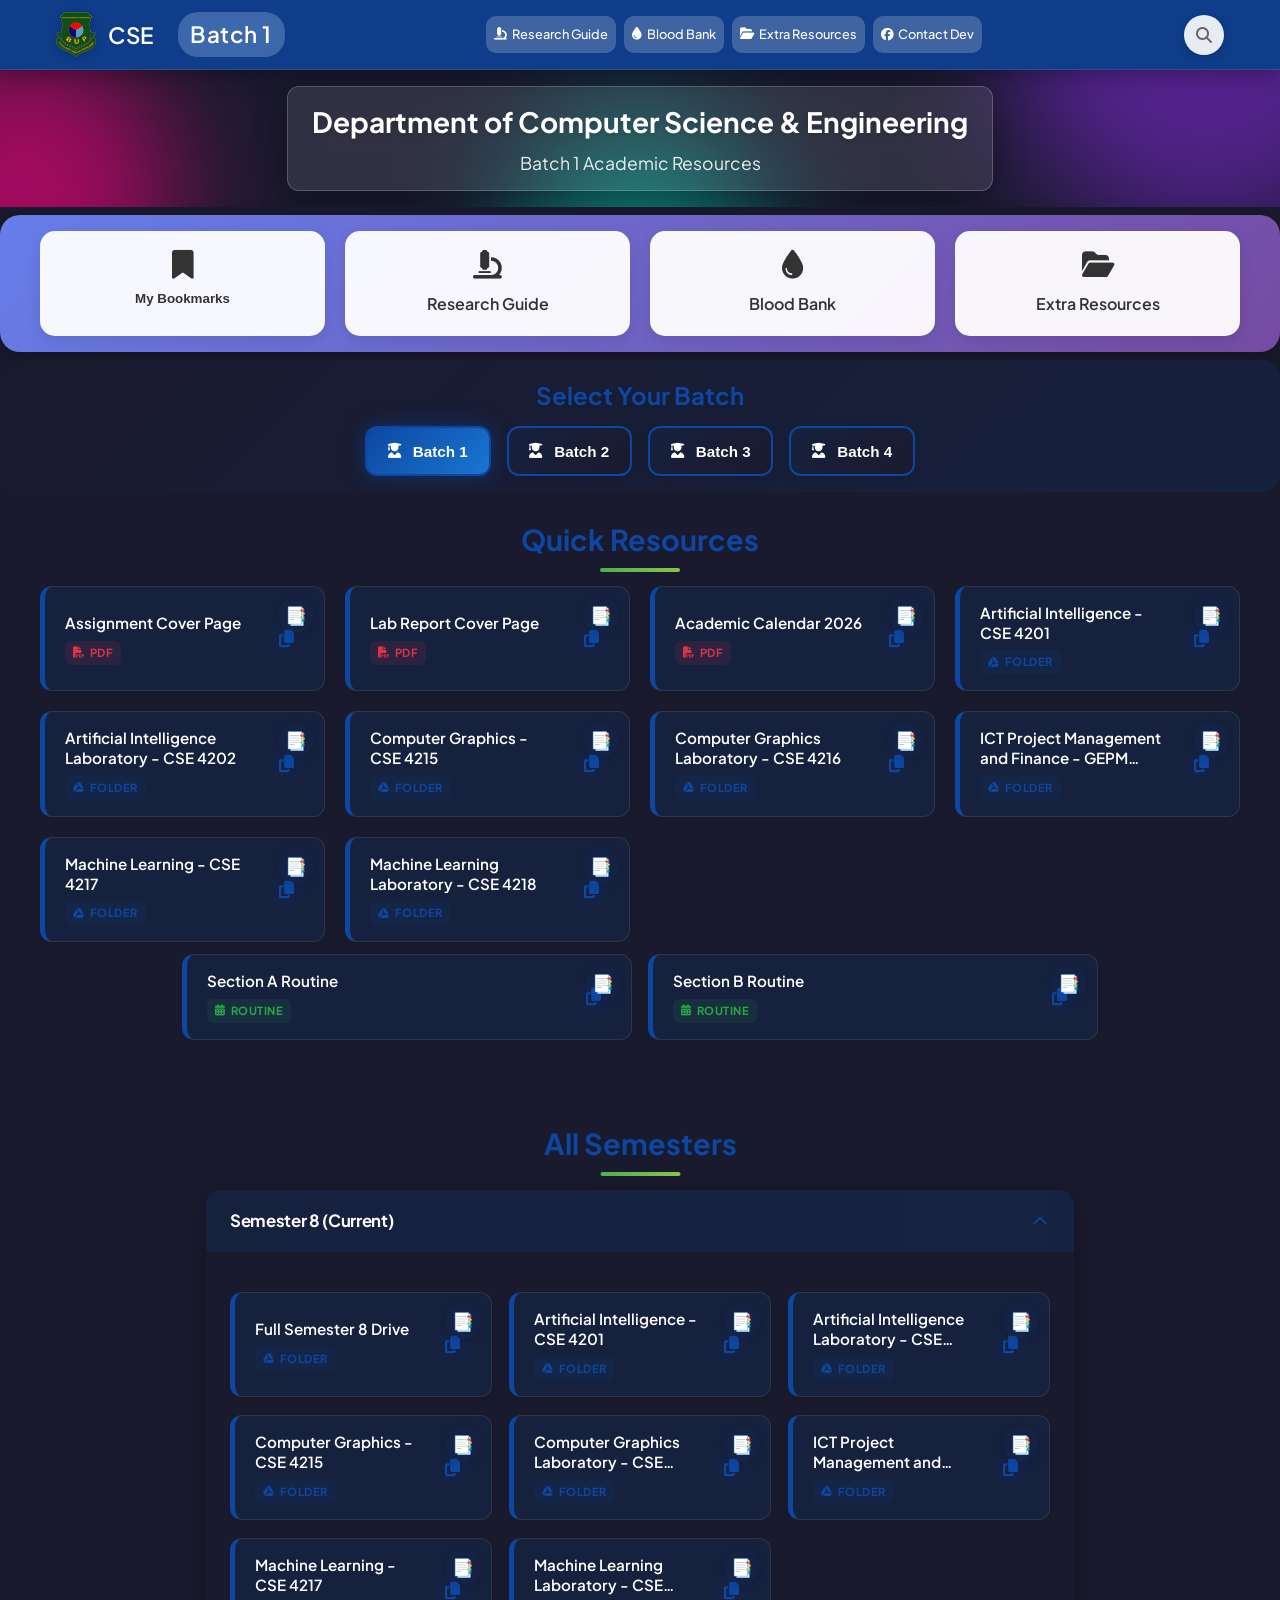
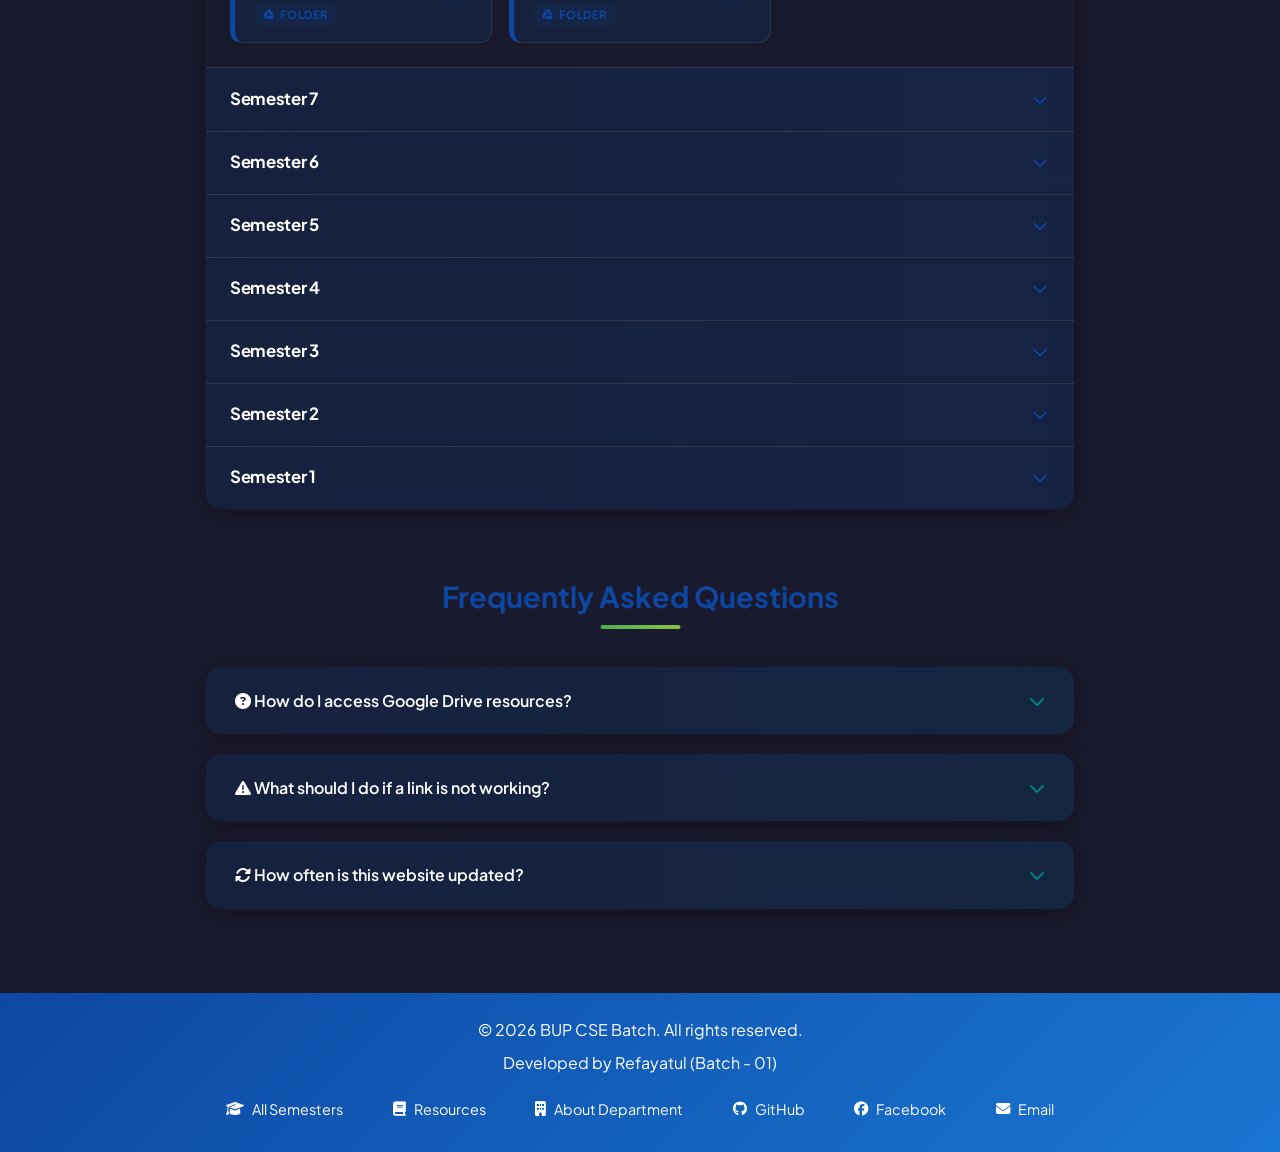
==== commit dd405434: "feat: add Open Graph tags and polish styles" ====
--- a/index.html
+++ b/index.html
@@ -5,6 +5,14 @@
     <meta charset="UTF-8">
     <meta name="viewport" content="width=device-width, initial-scale=1.0">
     <title>BUP CSE</title>
+    
+    <!-- Open Graph / Facebook -->
+    <meta property="og:type" content="website">
+    <meta property="og:url" content="https://bupcse.pages.dev/">
+    <meta property="og:title" content="BUP CSE Resources">
+    <meta property="og:description" content="Academic resources, course materials, and guidelines for students of the Computer Science & Engineering department at Bangladesh University of Professionals (BUP).">
+    <meta property="og:image" content="https://bupcse.pages.dev/assets/images/logo/BUP_Logopng.png">
+
     <link rel="icon" href="assets/images/logo/BUP_Logopng.png" type="image/png">
     <link rel="stylesheet" href="css/style.css">
     <!-- Manifest for PWA -->
--- a/css/style.css
+++ b/css/style.css
@@ -526,7 +526,7 @@
     text-decoration: none;
     font-weight: 600;
     cursor: pointer;
-    transition: var(--transition);
+    transition: transform 0.25s ease, box-shadow 0.25s ease, background 0.25s ease, color 0.25s ease;
     text-align: center;
     display: flex;
     flex-direction: column;
@@ -534,27 +534,11 @@
     gap: 0.75rem;
     box-shadow: 0 4px 15px rgba(0, 0, 0, 0.1);
     backdrop-filter: blur(10px);
-    animation: float 3s ease-in-out infinite;
-}
-
-@keyframes float {
-    0% {
-        transform: translateY(0px);
-    }
-
-    50% {
-        transform: translateY(-10px);
-    }
-
-    100% {
-        transform: translateY(0px);
-    }
 }
 
 .mobile-action-btn:hover {
     background: white;
-    transform: translateY(-5px);
-    box-shadow: 0 8px 25px rgba(0, 0, 0, 0.2);
+    box-shadow: 0 6px 20px rgba(0, 0, 0, 0.25);
     color: var(--primary-color);
 }
 
@@ -585,7 +569,7 @@
     text-decoration: none;
     font-weight: 600;
     cursor: pointer;
-    transition: var(--transition);
+    transition: transform 0.25s ease, box-shadow 0.25s ease, background 0.25s ease, color 0.25s ease;
     text-align: center;
     display: flex;
     flex-direction: column;
@@ -593,21 +577,11 @@
     gap: 0.75rem;
     box-shadow: 0 4px 15px rgba(0, 0, 0, 0.1);
     backdrop-filter: blur(10px);
-    animation: float 3s ease-in-out infinite;
-}
-
-.action-btn:nth-child(2n) {
-    animation-delay: 0.5s;
-}
-
-.action-btn:nth-child(3n) {
-    animation-delay: 1s;
 }
 
 .action-btn:hover {
     background: white;
-    transform: translateY(-8px) scale(1.05);
-    box-shadow: 0 12px 25px rgba(0, 0, 0, 0.2);
+    box-shadow: 0 6px 20px rgba(0, 0, 0, 0.2);
     color: var(--primary-color);
 }
 
@@ -673,7 +647,6 @@
     background: var(--secondary-gradient);
     color: white;
     border-color: var(--secondary-color);
-    transform: translateY(-3px);
     box-shadow: 0 8px 20px rgba(0, 0, 0, 0.2);
 }
 
@@ -682,13 +655,12 @@
     color: white;
     border-color: var(--primary-color);
     box-shadow: 0 6px 20px rgba(13, 71, 161, 0.3);
-    transform: translateY(-2px);
 }
 
 /* Quick Resources */
 .resources-section {
     background: var(--light-bg);
-    padding: 2rem 1rem;
+    padding: 0.5rem 1rem 2rem;
     animation: fadeIn 1s ease-out;
 }
 
@@ -742,9 +714,7 @@
 }
 
 .resource-card:hover {
-    transform: translateY(-5px) scale(1.02);
     box-shadow: 0 12px 30px rgba(0, 0, 0, 0.15);
-    border-left-width: 8px;
 }
 
 .resource-icon {
@@ -805,20 +775,21 @@
 
 /* Routine Buttons Container */
 #routineButtons {
-    text-align: center;
-    margin: 20px 0;
+    display: flex;
+    justify-content: center;
+    gap: 1rem;
+    flex-wrap: wrap;
+    margin: 0.75rem auto 1rem;
     padding: 0 1rem;
+    max-width: 1200px;
     animation: slideUp 0.5s ease-out;
 }
 
 #routineButtons .resource-card {
-    display: inline-flex;
-    width: auto;
-    padding: 0.9rem 1.3rem;
-    margin: 0 8px;
-    font-size: 0.9rem;
-    border-left-width: 4px;
-    background: linear-gradient(135deg, var(--card-bg) 0%, #f0f8ff 100%);
+    flex: 1;
+    min-width: 250px;
+    max-width: 450px;
+    margin: 0;
 }
 
 #routineButtons .resource-icon {
@@ -870,7 +841,7 @@
 
 .accordion-item.active .accordion-header {
     background: rgba(13, 71, 161, 0.1);
-    border-left: 4px solid var(--primary-color);
+    box-shadow: inset 4px 0 0 var(--primary-color);
 }
 
 .accordion-title {
@@ -937,9 +908,7 @@
 }
 
 .material-link:hover {
-    transform: translateX(8px);
     box-shadow: 0 6px 20px rgba(0, 0, 0, 0.15);
-    border-left-width: 8px;
 }
 
 .material-icon {
@@ -991,7 +960,6 @@
 
 .faq-question:hover {
     background: linear-gradient(90deg, var(--card-bg) 0%, rgba(0, 128, 128, 0.1) 100%);
-    transform: translateX(5px);
 }
 
 .faq-answer {
@@ -1666,10 +1634,10 @@
 .hero { padding: 1rem 1rem !important; }
 .hero h1 { font-size: 1.75rem; margin-bottom: 0.25rem; }
 .hero p { margin-bottom: 0; }
-.action-btn { transition: all 0.4s cubic-bezier(0.175, 0.885, 0.32, 1.275); }
-.action-btn:hover { background: rgba(255, 255, 255, 1); transform: translateY(-8px) scale(1.03); box-shadow: 0 15px 35px rgba(0, 0, 0, 0.2); border: 1px solid var(--primary-color); }
+.action-btn { transition: background 0.25s ease, box-shadow 0.25s ease, color 0.25s ease; }
+.action-btn:hover { background: rgba(255, 255, 255, 1); box-shadow: 0 10px 25px rgba(0, 0, 0, 0.2); color: var(--primary-color); }
 .batch-select-btn { transition: all 0.3s cubic-bezier(0.175, 0.885, 0.32, 1.275); }
-.batch-select-btn.selected { box-shadow: 0 0 20px rgba(13, 71, 161, 0.5); transform: translateY(-3px); }
+.batch-select-btn.selected { box-shadow: 0 0 20px rgba(13, 71, 161, 0.5); }
 
 /* --- MOBILE Hero Responsive Fixes --- */
 @media (max-width: 768px) {
@@ -1859,9 +1827,7 @@
 }
 .resource-card:hover, .material-link:hover {
     box-shadow: 0 10px 20px rgba(0,0,0,0.1) !important;
-    transform: translateY(-2px) !important;
     border-color: var(--primary-color) !important;
-    border-left-color: var(--secondary-color) !important;
 }
 .rc-info {
     display: flex;
@@ -1928,3 +1894,4 @@
     text-shadow: 0 0 5px rgba(255, 215, 0, 0.5);
 }
 .resource-icon, .material-icon { display: none !important; }
+
